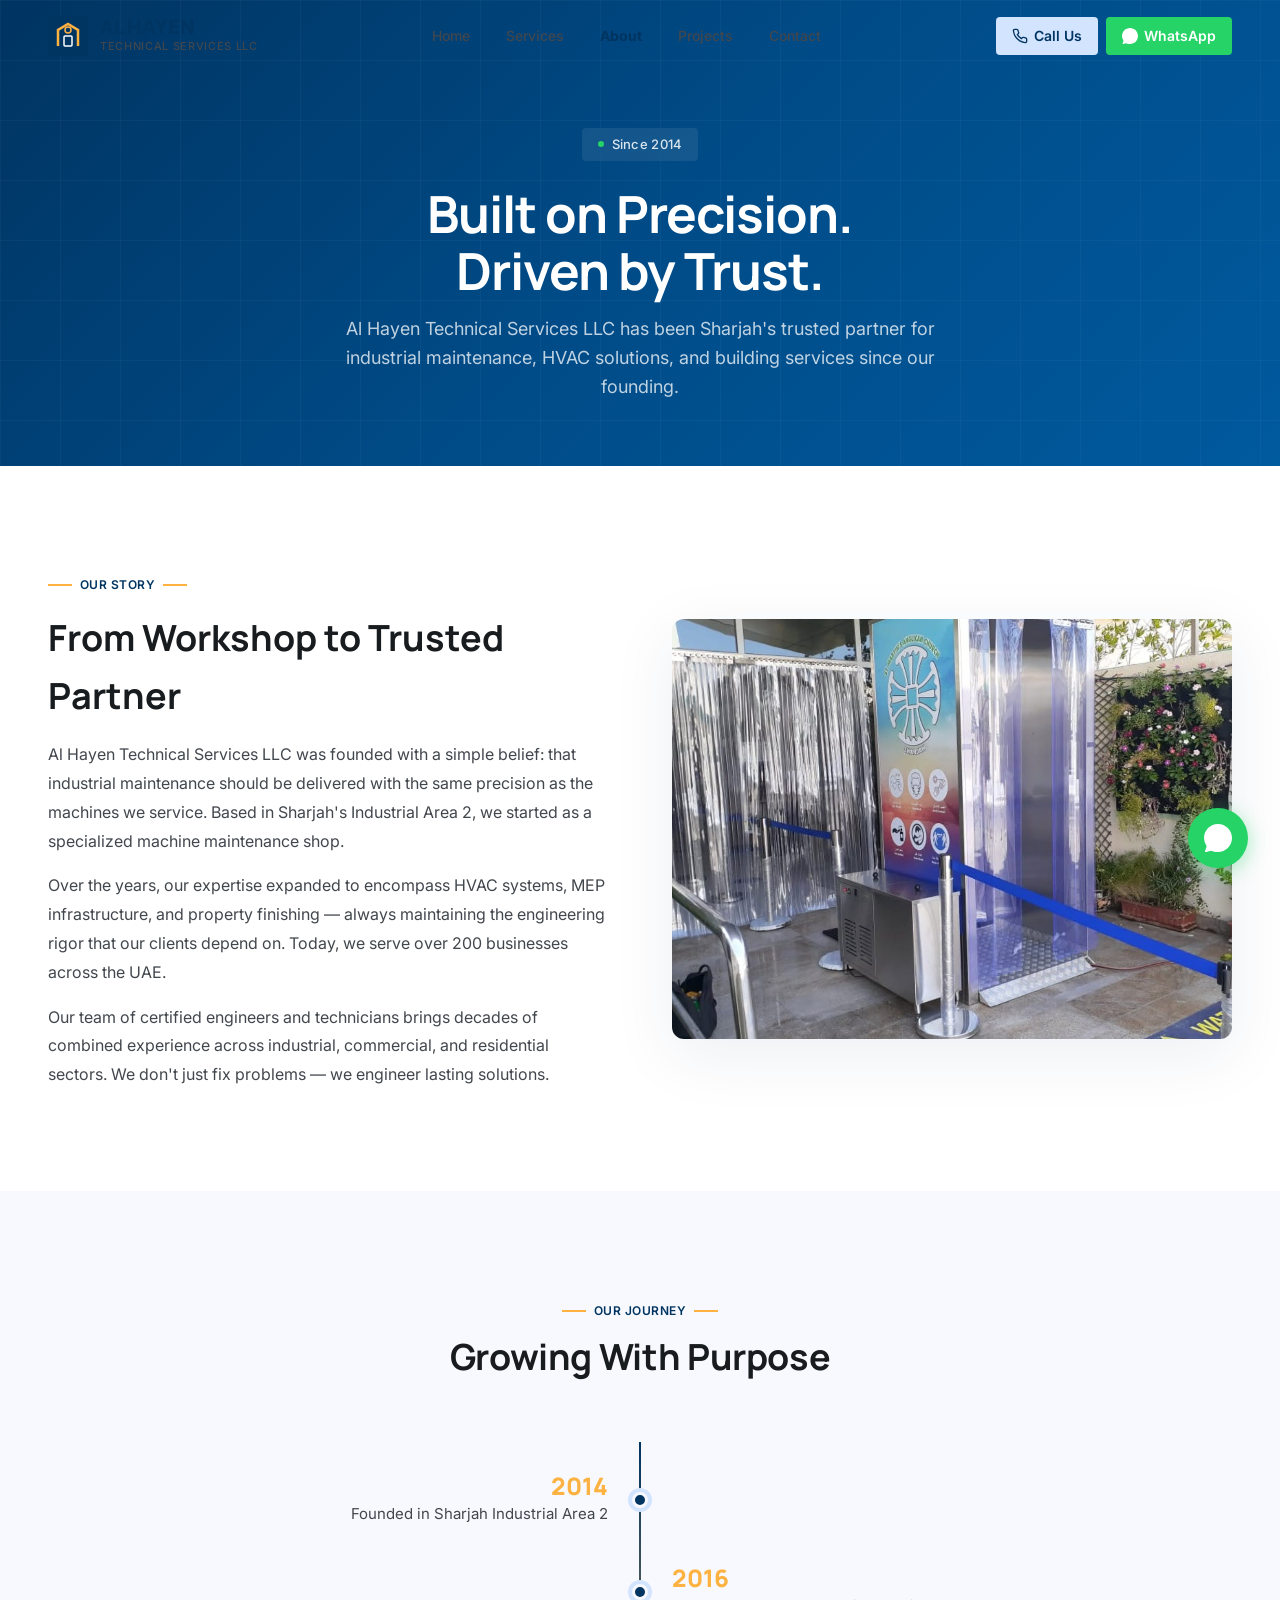
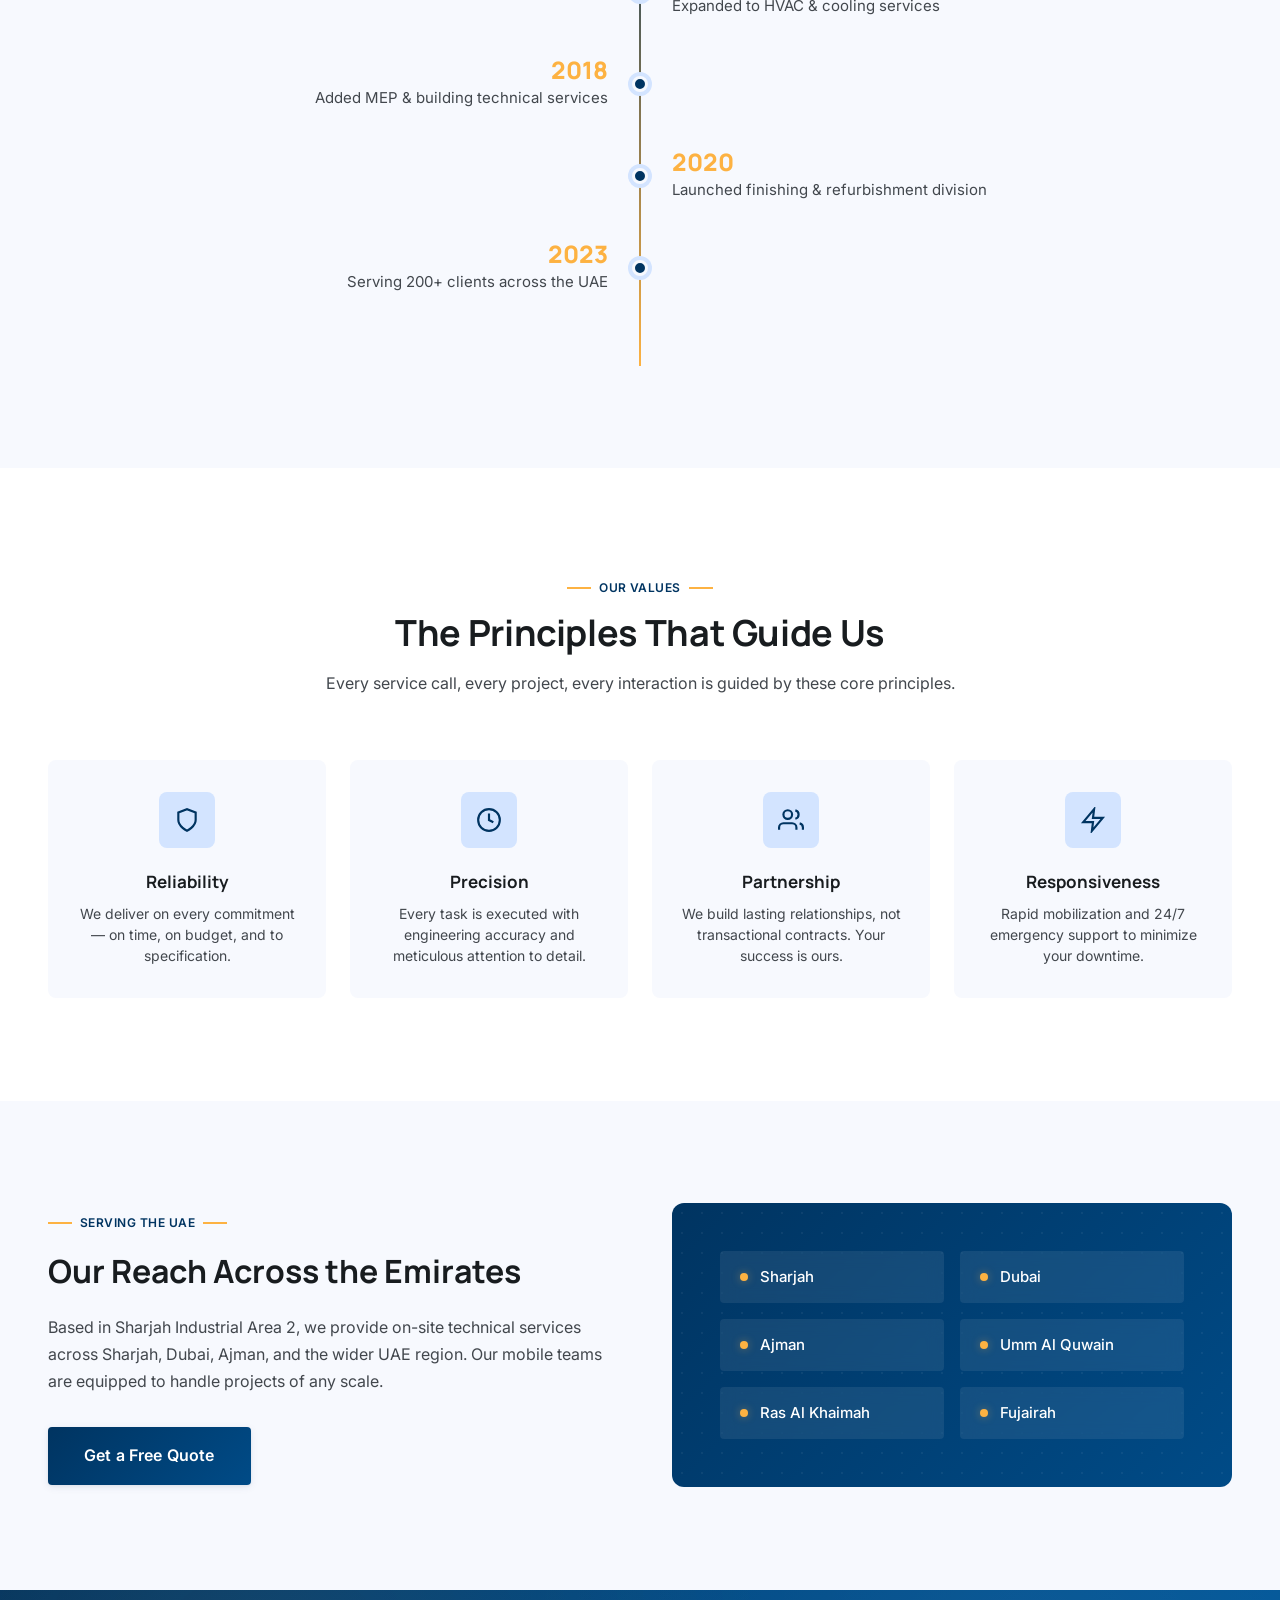
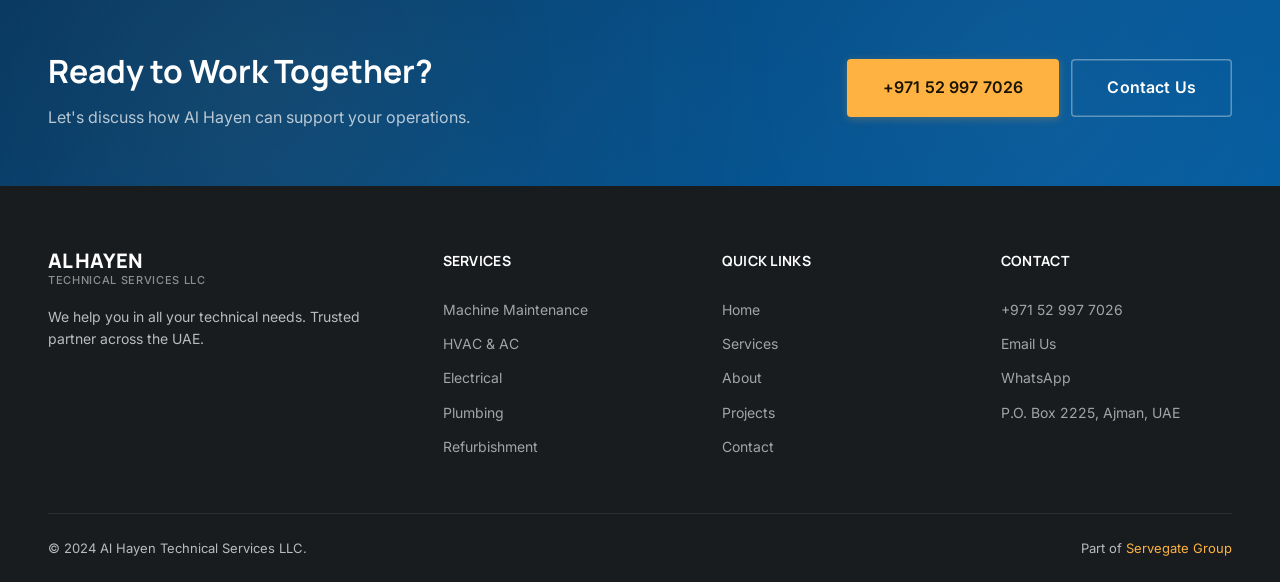
==== about.html @ 88663c69 "feat: initial single-page site with hero, services, why-us, projects, contact, floating CTAs" ====
<!DOCTYPE html>
<html lang="en" dir="ltr">
<head>
<meta charset="UTF-8">
<meta name="viewport" content="width=device-width, initial-scale=1.0">
<title>About Us | Al Hayen Technical Services LLC — Sharjah's Trusted Technical Partner</title>
<meta name="description" content="Learn about Al Hayen Technical Services LLC — founded in Sharjah Industrial Area 2, serving 200+ businesses across UAE with precision engineering, HVAC, MEP, and maintenance solutions.">
<meta name="keywords" content="about Al Hayen, technical services Sharjah, industrial maintenance company UAE, HVAC company Ajman, MEP contractor Sharjah">
<link rel="canonical" href="https://www.servegategroup.com/about">
<meta property="og:title" content="About Us | Al Hayen Technical Services LLC">
<meta property="og:description" content="Built on Precision. Driven by Trust. Sharjah's trusted partner for industrial maintenance and technical services.">
<meta property="og:type" content="website">
<link rel="stylesheet" href="css/style.css">
<style>
.about-hero{background:linear-gradient(135deg,var(--primary) 0%,var(--primary-container) 50%,#005a9e 100%);padding:8rem 0 4rem;text-align:center;position:relative;overflow:hidden}
.about-hero::before{content:'';position:absolute;inset:0;background-image:linear-gradient(rgba(255,255,255,.03) 1px,transparent 1px),linear-gradient(90deg,rgba(255,255,255,.03) 1px,transparent 1px);background-size:60px 60px}
.about-hero h1{color:var(--on-primary);position:relative;z-index:1}
.about-hero p{color:rgba(255,255,255,.75);max-width:600px;margin:1rem auto 0;position:relative;z-index:1;font-size:1.125rem}
.about-hero .hero-badge{justify-content:center;margin:0 auto 1.5rem;position:relative;z-index:1}

/* Story Section */
.story{background:var(--surface-container-lowest)}
.story-grid{display:grid;grid-template-columns:1fr 1fr;gap:4rem;align-items:center}
.story-content h2{font-family:var(--font-display);font-size:clamp(1.5rem,3vw,2.25rem);font-weight:700;margin-bottom:1rem}
.story-content h3{font-family:var(--font-display);font-size:1.125rem;font-weight:600;color:var(--primary);margin-bottom:.75rem}
.story-content p{color:var(--on-surface-variant);line-height:1.8;margin-bottom:1rem}
.story-content p:last-of-type{margin-bottom:0}

/* Timeline */
.timeline{background:var(--surface)}
.timeline-track{position:relative;max-width:700px;margin:0 auto;padding:2rem 0}
.timeline-track::before{content:'';position:absolute;left:50%;top:0;bottom:0;width:2px;background:linear-gradient(180deg,var(--primary),var(--secondary-container));transform:translateX(-50%)}
.timeline-item{display:flex;align-items:center;margin-bottom:2.5rem;position:relative}
.timeline-item:nth-child(odd){flex-direction:row;text-align:right;padding-right:calc(50% + 2rem)}
.timeline-item:nth-child(even){flex-direction:row-reverse;text-align:left;padding-left:calc(50% + 2rem)}
.timeline-dot{position:absolute;left:50%;transform:translateX(-50%);width:16px;height:16px;background:var(--primary);border:3px solid var(--surface);border-radius:50%;z-index:2;box-shadow:0 0 0 4px var(--primary-fixed)}
.timeline-content{flex:1}
.timeline-year{font-family:var(--font-display);font-size:1.5rem;font-weight:800;color:var(--secondary-container);line-height:1}
.timeline-text{font-size:.9375rem;color:var(--on-surface-variant);margin-top:.25rem}

/* Values Section */
.values{background:var(--surface-container-lowest)}
.values-grid{display:grid;grid-template-columns:repeat(4,1fr);gap:1.5rem;margin-top:3rem}
.value-card{background:var(--surface);border-radius:var(--radius-md);padding:2rem 1.5rem;text-align:center;transition:all var(--transition-medium);position:relative;overflow:hidden}
.value-card::before{content:'';position:absolute;top:0;left:0;right:0;height:3px;background:linear-gradient(90deg,var(--primary),var(--secondary-container));transform:scaleX(0);transform-origin:left;transition:transform var(--transition-medium)}
.value-card:hover{transform:translateY(-4px);box-shadow:0 8px 32px var(--shadow-ambient)}
.value-card:hover::before{transform:scaleX(1)}
.value-icon{width:56px;height:56px;background:var(--primary-fixed);border-radius:var(--radius-md);display:flex;align-items:center;justify-content:center;margin:0 auto 1.25rem;color:var(--primary);transition:all var(--transition-medium)}
.value-card:hover .value-icon{background:linear-gradient(135deg,var(--primary),var(--primary-container));color:var(--on-primary)}
.value-icon svg{width:26px;height:26px}
.value-card h3{font-family:var(--font-display);font-size:1.0625rem;font-weight:700;margin-bottom:.5rem}
.value-card p{font-size:.875rem;color:var(--on-surface-variant);line-height:1.5}

/* Coverage Section */
.coverage{background:var(--surface)}
.coverage-inner{display:grid;grid-template-columns:1fr 1fr;gap:4rem;align-items:center}
.coverage-map{background:linear-gradient(135deg,var(--primary),var(--primary-container));border-radius:var(--radius-lg);padding:3rem;position:relative;overflow:hidden}
.coverage-map::before{content:'';position:absolute;inset:0;background-image:radial-gradient(rgba(255,255,255,.05) 1px,transparent 1px);background-size:20px 20px}
.coverage-locations{display:grid;grid-template-columns:1fr 1fr;gap:1rem;position:relative;z-index:1}
.coverage-location{display:flex;align-items:center;gap:.75rem;padding:.875rem 1.25rem;background:rgba(255,255,255,.08);border-radius:var(--radius-default);backdrop-filter:blur(8px);transition:all var(--transition-fast)}
.coverage-location:hover{background:rgba(255,255,255,.15);transform:translateX(4px)}
.coverage-pin{width:8px;height:8px;background:var(--secondary-container);border-radius:50%;box-shadow:0 0 8px rgba(253,178,66,.4)}
.coverage-location span{color:var(--on-primary);font-size:.9375rem;font-weight:500}
.coverage-content h2{font-family:var(--font-display);font-size:clamp(1.5rem,3vw,2rem);font-weight:700;margin-bottom:1rem}
.coverage-content p{color:var(--on-surface-variant);line-height:1.7;margin-bottom:2rem}

@media(max-width:768px){
.story-grid{grid-template-columns:1fr;gap:2rem}
.values-grid{grid-template-columns:1fr 1fr;gap:1rem}
.timeline-track::before{left:1rem}
.timeline-item:nth-child(odd),.timeline-item:nth-child(even){flex-direction:row;text-align:left;padding:0 0 0 3rem}
.timeline-dot{left:1rem}
.coverage-inner{grid-template-columns:1fr;gap:2rem}
}
@media(max-width:480px){.values-grid{grid-template-columns:1fr}}
</style>
</head>
<body>

<!-- Navigation -->
<nav class="nav scrolled" role="navigation">
<div class="container"><div class="nav-inner">
<a href="index.html" class="nav-logo">
<svg class="nav-logo-icon" viewBox="0 0 40 40" fill="none"><rect width="40" height="40" rx="4" fill="#003461"/><path d="M10 30V14l10-6 10 6v16" stroke="#fdb242" stroke-width="2.5" fill="none"/><rect x="16" y="20" width="8" height="10" rx="1" stroke="#fff" stroke-width="1.5" fill="none"/><circle cx="20" cy="14" r="3" stroke="#fdb242" stroke-width="1.5" fill="none"/></svg>
<div class="nav-logo-text"><span class="nav-logo-name" style="color:var(--primary)">AL HAYEN</span><span class="nav-logo-sub" style="color:var(--on-surface-variant)">Technical Services LLC</span></div>
</a>
<ul class="nav-links" id="nav-links">
<li><a href="index.html" class="nav-link" style="color:var(--on-surface-variant)">Home</a></li>
<li><a href="services.html" class="nav-link" style="color:var(--on-surface-variant)">Services</a></li>
<li><a href="about.html" class="nav-link" style="color:var(--primary);font-weight:700">About</a></li>
<li><a href="projects.html" class="nav-link" style="color:var(--on-surface-variant)">Projects</a></li>
<li><a href="contact.html" class="nav-link" style="color:var(--on-surface-variant)">Contact</a></li>
</ul>
<div class="nav-cta-group">
<a href="tel:+971529977026" class="nav-cta-phone" style="background:var(--primary-fixed);color:var(--primary)"><svg viewBox="0 0 24 24" fill="none" stroke="currentColor" stroke-width="2"><path d="M22 16.92v3a2 2 0 01-2.18 2 19.79 19.79 0 01-8.63-3.07 19.5 19.5 0 01-6-6A19.79 19.79 0 012.12 4.18 2 2 0 014.11 2h3a2 2 0 012 1.72c.127.96.361 1.903.7 2.81a2 2 0 01-.45 2.11L8.09 9.91a16 16 0 006 6l1.27-1.27a2 2 0 012.11-.45c.907.339 1.85.573 2.81.7A2 2 0 0122 16.92z"/></svg>Call Us</a>
<a href="https://wa.me/971529977026" class="nav-cta-whatsapp" target="_blank" rel="noopener"><svg viewBox="0 0 24 24" fill="currentColor"><path d="M17.472 14.382c-.297-.149-1.758-.867-2.03-.967-.273-.099-.471-.148-.67.15-.197.297-.767.966-.94 1.164-.173.199-.347.223-.644.075-.297-.15-1.255-.463-2.39-1.475-.883-.788-1.48-1.761-1.653-2.059-.173-.297-.018-.458.13-.606.134-.133.298-.347.446-.52.149-.174.198-.298.298-.497.099-.198.05-.371-.025-.52-.075-.149-.669-1.612-.916-2.207-.242-.579-.487-.5-.669-.51l-.57-.01c-.198 0-.52.074-.792.372-.272.297-1.04 1.016-1.04 2.479 0 1.462 1.065 2.875 1.213 3.074.149.198 2.096 3.2 5.077 4.487.709.306 1.262.489 1.694.625.712.227 1.36.195 1.871.118.571-.085 1.758-.719 2.006-1.413.248-.694.248-1.289.173-1.413-.074-.124-.272-.198-.57-.347z"/><path d="M12 0C5.373 0 0 5.373 0 12a11.96 11.96 0 002.284 7.034L.789 23.492a.5.5 0 00.612.638l4.584-1.2A11.96 11.96 0 0012 24c6.627 0 12-5.373 12-12S18.627 0 12 0z"/></svg>WhatsApp</a>
</div>
<button class="nav-toggle" id="nav-toggle" aria-label="Toggle menu"><span></span><span></span><span></span></button>
</div></div>
</nav>

<!-- About Hero -->
<section class="about-hero">
<div class="container">
<div class="hero-badge"><span class="hero-badge-dot"></span><span>Since 2014</span></div>
<h1 class="display-md">Built on Precision.<br>Driven by Trust.</h1>
<p>Al Hayen Technical Services LLC has been Sharjah's trusted partner for industrial maintenance, HVAC solutions, and building services since our founding.</p>
</div>
</section>

<!-- Our Story -->
<section class="story section">
<div class="container"><div class="story-grid">
<div class="story-content reveal-left">
<div class="section-label label-sm">Our Story</div>
<h2>From Workshop to Trusted Partner</h2>
<p>Al Hayen Technical Services LLC was founded with a simple belief: that industrial maintenance should be delivered with the same precision as the machines we service. Based in Sharjah's Industrial Area 2, we started as a specialized machine maintenance shop.</p>
<p>Over the years, our expertise expanded to encompass HVAC systems, MEP infrastructure, and property finishing — always maintaining the engineering rigor that our clients depend on. Today, we serve over 200 businesses across the UAE.</p>
<p>Our team of certified engineers and technicians brings decades of combined experience across industrial, commercial, and residential sectors. We don't just fix problems — we engineer lasting solutions.</p>
</div>
<div class="why-us-image reveal-right" style="border-radius:var(--radius-lg);overflow:hidden">
<img src="images/ig_2021-05-07_colkus-hmqb_image_01_f644bfc2.jpg" alt="Al Hayen team at work" style="width:100%;height:420px;object-fit:cover">
</div>
</div></div>
</section>

<!-- Timeline -->
<section class="timeline section">
<div class="container">
<div class="section-header reveal"><div class="section-label label-sm">Our Journey</div><h2 class="headline-lg section-title">Growing With Purpose</h2></div>
<div class="timeline-track">
<div class="timeline-item reveal"><div class="timeline-dot"></div><div class="timeline-content"><div class="timeline-year">2014</div><div class="timeline-text">Founded in Sharjah Industrial Area 2</div></div></div>
<div class="timeline-item reveal"><div class="timeline-dot"></div><div class="timeline-content"><div class="timeline-year">2016</div><div class="timeline-text">Expanded to HVAC & cooling services</div></div></div>
<div class="timeline-item reveal"><div class="timeline-dot"></div><div class="timeline-content"><div class="timeline-year">2018</div><div class="timeline-text">Added MEP & building technical services</div></div></div>
<div class="timeline-item reveal"><div class="timeline-dot"></div><div class="timeline-content"><div class="timeline-year">2020</div><div class="timeline-text">Launched finishing & refurbishment division</div></div></div>
<div class="timeline-item reveal"><div class="timeline-dot"></div><div class="timeline-content"><div class="timeline-year">2023</div><div class="timeline-text">Serving 200+ clients across the UAE</div></div></div>
</div>
</div>
</section>

<!-- Values -->
<section class="values section">
<div class="container">
<div class="section-header reveal"><div class="section-label label-sm">Our Values</div><h2 class="headline-lg section-title">The Principles That Guide Us</h2><p class="body-md section-desc">Every service call, every project, every interaction is guided by these core principles.</p></div>
<div class="values-grid">
<div class="value-card reveal reveal-delay-1">
<div class="value-icon"><svg viewBox="0 0 24 24" fill="none" stroke="currentColor" stroke-width="2"><path d="M12 22s8-4 8-10V5l-8-3-8 3v7c0 6 8 10 8 10z"/></svg></div>
<h3>Reliability</h3><p>We deliver on every commitment — on time, on budget, and to specification.</p>
</div>
<div class="value-card reveal reveal-delay-2">
<div class="value-icon"><svg viewBox="0 0 24 24" fill="none" stroke="currentColor" stroke-width="2"><circle cx="12" cy="12" r="10"/><path d="M12 6v6l4 2"/></svg></div>
<h3>Precision</h3><p>Every task is executed with engineering accuracy and meticulous attention to detail.</p>
</div>
<div class="value-card reveal reveal-delay-3">
<div class="value-icon"><svg viewBox="0 0 24 24" fill="none" stroke="currentColor" stroke-width="2"><path d="M17 21v-2a4 4 0 00-4-4H5a4 4 0 00-4 4v2"/><circle cx="9" cy="7" r="4"/><path d="M23 21v-2a4 4 0 00-3-3.87"/><path d="M16 3.13a4 4 0 010 7.75"/></svg></div>
<h3>Partnership</h3><p>We build lasting relationships, not transactional contracts. Your success is ours.</p>
</div>
<div class="value-card reveal reveal-delay-4">
<div class="value-icon"><svg viewBox="0 0 24 24" fill="none" stroke="currentColor" stroke-width="2"><polygon points="13 2 3 14 12 14 11 22 21 10 12 10 13 2"/></svg></div>
<h3>Responsiveness</h3><p>Rapid mobilization and 24/7 emergency support to minimize your downtime.</p>
</div>
</div>
</div>
</section>

<!-- Coverage -->
<section class="coverage section">
<div class="container"><div class="coverage-inner">
<div class="coverage-content reveal-left">
<div class="section-label label-sm">Serving the UAE</div>
<h2>Our Reach Across the Emirates</h2>
<p>Based in Sharjah Industrial Area 2, we provide on-site technical services across Sharjah, Dubai, Ajman, and the wider UAE region. Our mobile teams are equipped to handle projects of any scale.</p>
<a href="contact.html" class="btn btn-primary btn-lg">Get a Free Quote</a>
</div>
<div class="coverage-map reveal-right">
<div class="coverage-locations">
<div class="coverage-location"><span class="coverage-pin"></span><span>Sharjah</span></div>
<div class="coverage-location"><span class="coverage-pin"></span><span>Dubai</span></div>
<div class="coverage-location"><span class="coverage-pin"></span><span>Ajman</span></div>
<div class="coverage-location"><span class="coverage-pin"></span><span>Umm Al Quwain</span></div>
<div class="coverage-location"><span class="coverage-pin"></span><span>Ras Al Khaimah</span></div>
<div class="coverage-location"><span class="coverage-pin"></span><span>Fujairah</span></div>
</div>
</div>
</div></div>
</section>

<!-- CTA -->
<section class="cta-banner section" style="padding:0">
<div class="container"><div class="cta-banner-inner">
<div class="cta-banner-text"><h2>Ready to Work Together?</h2><p>Let's discuss how Al Hayen can support your operations.</p></div>
<div class="cta-banner-actions">
<a href="tel:+971529977026" class="btn btn-secondary btn-lg">+971 52 997 7026</a>
<a href="contact.html" class="btn btn-outline btn-lg">Contact Us</a>
</div>
</div></div>
</section>

<!-- Footer -->
<footer class="footer">
<div class="container">
<div class="footer-grid">
<div class="footer-brand"><div class="nav-logo-text"><span class="nav-logo-name" style="color:#fff">AL HAYEN</span><span class="nav-logo-sub">Technical Services LLC</span></div><p>We help you in all your technical needs. Trusted partner across the UAE.</p></div>
<div class="footer-col"><h4>Services</h4><a href="services.html">Machine Maintenance</a><a href="services.html">HVAC & AC</a><a href="services.html">Electrical</a><a href="services.html">Plumbing</a><a href="services.html">Refurbishment</a></div>
<div class="footer-col"><h4>Quick Links</h4><a href="index.html">Home</a><a href="services.html">Services</a><a href="about.html">About</a><a href="projects.html">Projects</a><a href="contact.html">Contact</a></div>
<div class="footer-col"><h4>Contact</h4><a href="tel:+971529977026">+971 52 997 7026</a><a href="mailto:alhayentechnicalservices@gmail.com">Email Us</a><a href="https://wa.me/971529977026" target="_blank">WhatsApp</a><a>P.O. Box 2225, Ajman, UAE</a></div>
</div>
<div class="footer-bottom"><span>&copy; 2024 Al Hayen Technical Services LLC.</span><span>Part of <a href="https://www.servegategroup.com" target="_blank">Servegate Group</a></span></div>
</div>
</footer>

<div class="floating-whatsapp"><a href="https://wa.me/971529977026?text=Hello%20Al%20Hayen%2C%20I%20need%20technical%20services." class="floating-whatsapp-btn" target="_blank" rel="noopener" aria-label="WhatsApp"><svg viewBox="0 0 24 24" fill="currentColor"><path d="M17.472 14.382c-.297-.149-1.758-.867-2.03-.967-.273-.099-.471-.148-.67.15-.197.297-.767.966-.94 1.164-.173.199-.347.223-.644.075-.297-.15-1.255-.463-2.39-1.475-.883-.788-1.48-1.761-1.653-2.059-.173-.297-.018-.458.13-.606.134-.133.298-.347.446-.52.149-.174.198-.298.298-.497.099-.198.05-.371-.025-.52-.075-.149-.669-1.612-.916-2.207-.242-.579-.487-.5-.669-.51l-.57-.01c-.198 0-.52.074-.792.372-.272.297-1.04 1.016-1.04 2.479 0 1.462 1.065 2.875 1.213 3.074.149.198 2.096 3.2 5.077 4.487.709.306 1.262.489 1.694.625.712.227 1.36.195 1.871.118.571-.085 1.758-.719 2.006-1.413.248-.694.248-1.289.173-1.413-.074-.124-.272-.198-.57-.347z"/><path d="M12 0C5.373 0 0 5.373 0 12a11.96 11.96 0 002.284 7.034L.789 23.492a.5.5 0 00.612.638l4.584-1.2A11.96 11.96 0 0012 24c6.627 0 12-5.373 12-12S18.627 0 12 0z"/></svg></a></div>
<div class="mobile-cta-bar"><div class="mobile-cta-bar-inner"><a href="tel:+971529977026" class="btn btn-primary">Call Now</a><a href="https://wa.me/971529977026" class="btn btn-whatsapp" target="_blank">WhatsApp</a><a href="contact.html" class="btn btn-secondary">Get Quote</a></div></div>
<script src="js/main.js"></script>
</body>
</html>
---- css/style.css ----
/* ============================================================
   AL HAYEN TECHNICAL SERVICES — Design System CSS
   "The Precision Engineer" — Editorial-Technical Hybrid
   ============================================================ */

/* --- Google Fonts --- */
@import url('https://fonts.googleapis.com/css2?family=Manrope:wght@300;400;500;600;700;800&family=Inter:wght@300;400;500;600;700&display=swap');

/* --- CSS Custom Properties (Design Tokens) --- */
:root {
  /* Primary Palette */
  --primary: #003461;
  --primary-container: #004B87;
  --primary-fixed: #d3e4ff;
  --on-primary: #ffffff;

  /* Secondary / CTA */
  --secondary: #e69a00;
  --secondary-container: #fdb242;
  --secondary-fixed: #ffedc8;
  --on-secondary-container: #1a1200;

  /* Surface Hierarchy */
  --surface: #f7f9fe;
  --surface-container-lowest: #ffffff;
  --surface-container-low: #f1f4f8;
  --surface-container: #ebeef3;
  --surface-container-high: #e0e3e8;
  --surface-container-highest: #d4d7dc;

  /* Text */
  --on-surface: #181c1f;
  --on-surface-variant: #42474d;
  --outline-variant: rgba(24, 28, 31, 0.15);

  /* Semantic */
  --success: #1a8754;
  --error: #ba1a1a;

  /* Shadows */
  --shadow-ambient: rgba(24, 28, 31, 0.06);
  --shadow-key: rgba(0, 52, 97, 0.08);

  /* Typography */
  --font-display: 'Manrope', sans-serif;
  --font-body: 'Inter', sans-serif;

  /* Radius */
  --radius-sm: 2px;
  --radius-default: 4px;
  --radius-md: 8px;
  --radius-lg: 12px;

  /* Transitions */
  --ease-out-expo: cubic-bezier(0.16, 1, 0.3, 1);
  --transition-fast: 200ms var(--ease-out-expo);
  --transition-medium: 400ms var(--ease-out-expo);
  --transition-slow: 600ms var(--ease-out-expo);
}

/* --- Reset & Base --- */
*,
*::before,
*::after {
  margin: 0;
  padding: 0;
  box-sizing: border-box;
}

html {
  scroll-behavior: smooth;
  font-size: 16px;
  -webkit-font-smoothing: antialiased;
  -moz-osx-font-smoothing: grayscale;
}

body {
  font-family: var(--font-body);
  color: var(--on-surface);
  background: var(--surface);
  line-height: 1.6;
  overflow-x: hidden;
}

img {
  max-width: 100%;
  height: auto;
  display: block;
}

a {
  text-decoration: none;
  color: inherit;
  transition: color var(--transition-fast);
}

ul, ol {
  list-style: none;
}

/* --- Typography Scale --- */
.display-lg {
  font-family: var(--font-display);
  font-size: clamp(2.5rem, 5vw, 4.5rem);
  font-weight: 800;
  line-height: 1.08;
  letter-spacing: -0.03em;
}

.display-md {
  font-family: var(--font-display);
  font-size: clamp(2rem, 4vw, 3.5rem);
  font-weight: 700;
  line-height: 1.12;
  letter-spacing: -0.02em;
}

.headline-lg {
  font-family: var(--font-display);
  font-size: clamp(1.5rem, 3vw, 2.25rem);
  font-weight: 700;
  line-height: 1.2;
  letter-spacing: -0.01em;
}

.headline-md {
  font-family: var(--font-display);
  font-size: clamp(1.25rem, 2.5vw, 1.75rem);
  font-weight: 600;
  line-height: 1.25;
}

.body-lg {
  font-family: var(--font-body);
  font-size: 1.125rem;
  font-weight: 400;
  line-height: 1.7;
}

.body-md {
  font-family: var(--font-body);
  font-size: 1rem;
  font-weight: 400;
  line-height: 1.6;
}

.label-md {
  font-family: var(--font-body);
  font-size: 0.875rem;
  font-weight: 500;
  line-height: 1.4;
  letter-spacing: 0.02em;
}

.label-sm {
  font-family: var(--font-body);
  font-size: 0.75rem;
  font-weight: 600;
  line-height: 1.3;
  letter-spacing: 0.04em;
  text-transform: uppercase;
}

/* --- Layout Utilities --- */
.container {
  width: 100%;
  max-width: 1280px;
  margin: 0 auto;
  padding: 0 clamp(1.25rem, 4vw, 3rem);
}

.section {
  padding: clamp(4rem, 8vw, 8rem) 0;
}

/* --- Buttons --- */
.btn {
  display: inline-flex;
  align-items: center;
  gap: 0.5rem;
  padding: 0.875rem 1.75rem;
  border: none;
  border-radius: var(--radius-default);
  font-family: var(--font-body);
  font-size: 0.9375rem;
  font-weight: 600;
  letter-spacing: 0.01em;
  cursor: pointer;
  transition: all var(--transition-fast);
  position: relative;
  overflow: hidden;
}

.btn::after {
  content: '';
  position: absolute;
  inset: 0;
  background: rgba(255, 255, 255, 0);
  transition: background var(--transition-fast);
}

.btn:hover::after {
  background: rgba(255, 255, 255, 0.1);
}

.btn:active {
  transform: scale(0.97);
}

.btn-primary {
  background: linear-gradient(135deg, var(--primary) 0%, var(--primary-container) 100%);
  color: var(--on-primary);
  box-shadow: 0 2px 8px var(--shadow-key), 0 1px 3px var(--shadow-ambient);
}

.btn-primary:hover {
  box-shadow: 0 4px 16px var(--shadow-key), 0 2px 6px var(--shadow-ambient);
  transform: translateY(-1px);
}

.btn-secondary {
  background: var(--secondary-container);
  color: var(--on-secondary-container);
  box-shadow: 0 2px 8px rgba(253, 178, 66, 0.25);
}

.btn-secondary:hover {
  background: var(--secondary);
  color: #fff;
  box-shadow: 0 4px 16px rgba(253, 178, 66, 0.35);
  transform: translateY(-1px);
}

.btn-outline {
  background: transparent;
  color: var(--on-primary);
  box-shadow: inset 0 0 0 1.5px rgba(255, 255, 255, 0.35);
}

.btn-outline:hover {
  background: rgba(255, 255, 255, 0.1);
  box-shadow: inset 0 0 0 1.5px rgba(255, 255, 255, 0.6);
}

.btn-whatsapp {
  background: #25D366;
  color: #fff;
  box-shadow: 0 2px 8px rgba(37, 211, 102, 0.3);
}

.btn-whatsapp:hover {
  background: #1fba59;
  box-shadow: 0 4px 16px rgba(37, 211, 102, 0.4);
  transform: translateY(-1px);
}

.btn-phone {
  background: var(--primary);
  color: var(--on-primary);
}

.btn-phone:hover {
  background: var(--primary-container);
  transform: translateY(-1px);
}

.btn-icon {
  width: 2.75rem;
  height: 2.75rem;
  padding: 0;
  display: inline-flex;
  align-items: center;
  justify-content: center;
  border-radius: var(--radius-default);
}

.btn svg {
  width: 1.125rem;
  height: 1.125rem;
  flex-shrink: 0;
}

.btn-lg {
  padding: 1rem 2.25rem;
  font-size: 1rem;
}

.btn-lg svg {
  width: 1.25rem;
  height: 1.25rem;
}

/* --- Navigation --- */
.nav {
  position: fixed;
  top: 0;
  left: 0;
  right: 0;
  z-index: 1000;
  padding: 1rem 0;
  transition: all var(--transition-medium);
}

.nav.scrolled {
  background: rgba(255, 255, 255, 0.78);
  backdrop-filter: blur(20px);
  -webkit-backdrop-filter: blur(20px);
  box-shadow: 0 1px 0 var(--outline-variant);
  padding: 0.625rem 0;
}

.nav-inner {
  display: flex;
  align-items: center;
  justify-content: space-between;
  gap: 2rem;
}

.nav-logo {
  display: flex;
  align-items: center;
  gap: 0.75rem;
  z-index: 1001;
}

.nav-logo-icon {
  width: 40px;
  height: 40px;
  display: flex;
  align-items: center;
  justify-content: center;
}

.nav-logo-text {
  display: flex;
  flex-direction: column;
}

.nav-logo-name {
  font-family: var(--font-display);
  font-size: 1.25rem;
  font-weight: 800;
  color: var(--on-primary);
  line-height: 1.1;
  letter-spacing: -0.01em;
  transition: color var(--transition-fast);
}

.nav.scrolled .nav-logo-name {
  color: var(--primary);
}

.nav-logo-sub {
  font-family: var(--font-body);
  font-size: 0.6875rem;
  font-weight: 500;
  color: rgba(255, 255, 255, 0.7);
  letter-spacing: 0.06em;
  text-transform: uppercase;
  transition: color var(--transition-fast);
}

.nav.scrolled .nav-logo-sub {
  color: var(--on-surface-variant);
}

.nav-links {
  display: flex;
  align-items: center;
  gap: 0.25rem;
}

.nav-link {
  padding: 0.5rem 1rem;
  font-family: var(--font-body);
  font-size: 0.875rem;
  font-weight: 500;
  color: rgba(255, 255, 255, 0.85);
  border-radius: var(--radius-default);
  transition: all var(--transition-fast);
}

.nav.scrolled .nav-link {
  color: var(--on-surface-variant);
}

.nav-link:hover {
  color: var(--on-primary);
  background: rgba(255, 255, 255, 0.1);
}

.nav.scrolled .nav-link:hover {
  color: var(--primary);
  background: var(--surface-container-low);
}

.nav-cta-group {
  display: flex;
  align-items: center;
  gap: 0.5rem;
}

.nav-cta-phone {
  display: inline-flex;
  align-items: center;
  gap: 0.375rem;
  padding: 0.5rem 1rem;
  background: rgba(255, 255, 255, 0.12);
  border-radius: var(--radius-default);
  color: var(--on-primary);
  font-size: 0.875rem;
  font-weight: 600;
  transition: all var(--transition-fast);
}

.nav.scrolled .nav-cta-phone {
  background: var(--primary-fixed);
  color: var(--primary);
}

.nav-cta-phone:hover {
  background: rgba(255, 255, 255, 0.2);
}

.nav.scrolled .nav-cta-phone:hover {
  background: var(--primary);
  color: var(--on-primary);
}

.nav-cta-whatsapp {
  display: inline-flex;
  align-items: center;
  gap: 0.375rem;
  padding: 0.5rem 1rem;
  background: #25D366;
  border-radius: var(--radius-default);
  color: #fff;
  font-size: 0.875rem;
  font-weight: 600;
  transition: all var(--transition-fast);
}

.nav-cta-whatsapp:hover {
  background: #1fba59;
  transform: translateY(-1px);
}

.nav-cta-whatsapp svg,
.nav-cta-phone svg {
  width: 1rem;
  height: 1rem;
}

/* Mobile Menu Toggle */
.nav-toggle {
  display: none;
  flex-direction: column;
  gap: 5px;
  background: none;
  border: none;
  cursor: pointer;
  padding: 4px;
  z-index: 1001;
}

.nav-toggle span {
  width: 24px;
  height: 2px;
  background: var(--on-primary);
  border-radius: 2px;
  transition: all var(--transition-fast);
}

.nav.scrolled .nav-toggle span {
  background: var(--on-surface);
}

.nav-toggle.active span:nth-child(1) {
  transform: rotate(45deg) translate(5px, 5px);
}

.nav-toggle.active span:nth-child(2) {
  opacity: 0;
}

.nav-toggle.active span:nth-child(3) {
  transform: rotate(-45deg) translate(5px, -5px);
}

/* --- Hero Section --- */
.hero {
  position: relative;
  min-height: 100vh;
  display: flex;
  align-items: center;
  background: linear-gradient(135deg, var(--primary) 0%, var(--primary-container) 40%, #005a9e 100%);
  overflow: hidden;
}

.hero::before {
  content: '';
  position: absolute;
  inset: 0;
  background:
    radial-gradient(ellipse 80% 60% at 70% 50%, rgba(0, 75, 135, 0.6) 0%, transparent 70%),
    radial-gradient(ellipse 60% 80% at 20% 80%, rgba(0, 52, 97, 0.8) 0%, transparent 60%);
  z-index: 1;
}

.hero-grid-pattern {
  position: absolute;
  inset: 0;
  background-image:
    linear-gradient(rgba(255,255,255,0.03) 1px, transparent 1px),
    linear-gradient(90deg, rgba(255,255,255,0.03) 1px, transparent 1px);
  background-size: 60px 60px;
  z-index: 1;
}

.hero-content {
  position: relative;
  z-index: 2;
  display: grid;
  grid-template-columns: 1fr 1fr;
  gap: 4rem;
  align-items: center;
  padding: 6rem 0 4rem;
}

.hero-text {
  max-width: 600px;
}

.hero-badge {
  display: inline-flex;
  align-items: center;
  gap: 0.5rem;
  padding: 0.375rem 1rem;
  background: rgba(255, 255, 255, 0.08);
  border-radius: var(--radius-default);
  margin-bottom: 1.5rem;
  backdrop-filter: blur(8px);
}

.hero-badge-dot {
  width: 6px;
  height: 6px;
  background: #25D366;
  border-radius: 50%;
  animation: pulse-dot 2s ease-in-out infinite;
}

@keyframes pulse-dot {
  0%, 100% { opacity: 1; transform: scale(1); }
  50% { opacity: 0.6; transform: scale(1.3); }
}

.hero-badge span {
  font-size: 0.8125rem;
  font-weight: 500;
  color: rgba(255, 255, 255, 0.85);
  letter-spacing: 0.02em;
}

.hero-title {
  color: var(--on-primary);
  margin-bottom: 1.25rem;
}

.hero-title-accent {
  color: var(--secondary-container);
}

.hero-subtitle {
  color: rgba(255, 255, 255, 0.75);
  font-size: clamp(1rem, 1.5vw, 1.1875rem);
  line-height: 1.7;
  margin-bottom: 2.5rem;
  max-width: 480px;
}

.hero-cta-group {
  display: flex;
  flex-wrap: wrap;
  gap: 0.75rem;
  margin-bottom: 3rem;
}

.hero-stats {
  display: flex;
  gap: 2.5rem;
  padding-top: 2rem;
  border-top: 1px solid rgba(255, 255, 255, 0.1);
}

.hero-stat {
  text-align: left;
  opacity: 0;
  transform: translateY(16px) scale(0.9);
  animation: stat-pop-in 0.6s var(--ease-out-expo) forwards;
}

.hero-stat:nth-child(1) { animation-delay: 0.8s; }
.hero-stat:nth-child(2) { animation-delay: 1.0s; }
.hero-stat:nth-child(3) { animation-delay: 1.2s; }

@keyframes stat-pop-in {
  0% { opacity: 0; transform: translateY(16px) scale(0.9); }
  60% { transform: translateY(-2px) scale(1.05); }
  100% { opacity: 1; transform: translateY(0) scale(1); }
}

.hero-stat-number {
  font-family: var(--font-display);
  font-size: 2.5rem;
  font-weight: 800;
  color: var(--secondary-container);
  line-height: 1;
  text-shadow: 0 0 20px rgba(253, 178, 66, 0.3);
  transition: text-shadow 0.3s ease;
}

.hero-stat:hover .hero-stat-number {
  text-shadow: 0 0 30px rgba(253, 178, 66, 0.5);
}

.hero-stat-label {
  font-size: 0.8125rem;
  color: rgba(255, 255, 255, 0.6);
  margin-top: 0.375rem;
  font-weight: 500;
  letter-spacing: 0.02em;
}

/* Hero Visual */
.hero-visual {
  position: relative;
  display: flex;
  justify-content: center;
  align-items: center;
}

.hero-image-grid {
  display: grid;
  grid-template-columns: 1fr 1fr;
  gap: 1rem;
  max-width: 480px;
}

.hero-image-card {
  border-radius: var(--radius-md);
  overflow: hidden;
  position: relative;
  box-shadow: 0 8px 32px rgba(0, 0, 0, 0.25);
  transition: transform var(--transition-medium);
}

.hero-image-card:hover {
  transform: translateY(-4px);
}

.hero-image-card:nth-child(1) {
  grid-row: span 2;
  min-height: 320px;
}

.hero-image-card:nth-child(2),
.hero-image-card:nth-child(3) {
  min-height: 152px;
}

.hero-image-card img {
  width: 100%;
  height: 100%;
  object-fit: cover;
}

.hero-image-card::after {
  content: '';
  position: absolute;
  inset: 0;
  background: linear-gradient(180deg, transparent 50%, rgba(0, 52, 97, 0.4) 100%);
}

.hero-floating-card {
  position: absolute;
  bottom: -1rem;
  left: -2rem;
  background: var(--surface-container-lowest);
  border-radius: var(--radius-md);
  padding: 1rem 1.25rem;
  display: flex;
  align-items: center;
  gap: 0.75rem;
  box-shadow: 0 8px 32px var(--shadow-key);
  z-index: 5;
  animation: float-card 4s ease-in-out infinite;
}

@keyframes float-card {
  0%, 100% { transform: translateY(0); }
  50% { transform: translateY(-8px); }
}

.hero-floating-icon {
  width: 40px;
  height: 40px;
  background: var(--secondary-fixed);
  border-radius: var(--radius-default);
  display: flex;
  align-items: center;
  justify-content: center;
  color: var(--secondary);
}

.hero-floating-text strong {
  display: block;
  font-size: 0.875rem;
  color: var(--on-surface);
}

.hero-floating-text span {
  font-size: 0.75rem;
  color: var(--on-surface-variant);
}

/* --- Floating WhatsApp Button --- */
.floating-whatsapp {
  position: fixed;
  bottom: 2rem;
  right: 2rem;
  z-index: 999;
  display: flex;
  flex-direction: column;
  align-items: flex-end;
  gap: 0.75rem;
}

.floating-whatsapp-tooltip {
  background: var(--surface-container-lowest);
  padding: 0.75rem 1rem;
  border-radius: var(--radius-md);
  box-shadow: 0 4px 24px var(--shadow-key);
  font-size: 0.8125rem;
  font-weight: 500;
  color: var(--on-surface);
  white-space: nowrap;
  opacity: 0;
  transform: translateY(8px);
  animation: tooltip-appear 0.5s ease-out 2s forwards;
  position: relative;
}

.floating-whatsapp-tooltip::after {
  content: '';
  position: absolute;
  bottom: -6px;
  right: 24px;
  width: 12px;
  height: 12px;
  background: var(--surface-container-lowest);
  transform: rotate(45deg);
  box-shadow: 2px 2px 4px var(--shadow-ambient);
}

@keyframes tooltip-appear {
  to { opacity: 1; transform: translateY(0); }
}

.floating-whatsapp-btn {
  width: 60px;
  height: 60px;
  border-radius: 50%;
  background: #25D366;
  color: #fff;
  display: flex;
  align-items: center;
  justify-content: center;
  box-shadow: 0 4px 20px rgba(37, 211, 102, 0.4);
  transition: all var(--transition-fast);
  animation: whatsapp-pulse 2s ease-in-out infinite;
  border: none;
  cursor: pointer;
}

.floating-whatsapp-btn:hover {
  transform: scale(1.1);
  box-shadow: 0 6px 28px rgba(37, 211, 102, 0.5);
}

.floating-whatsapp-btn svg {
  width: 28px;
  height: 28px;
}

@keyframes whatsapp-pulse {
  0%, 100% { box-shadow: 0 4px 20px rgba(37, 211, 102, 0.4); }
  50% { box-shadow: 0 4px 20px rgba(37, 211, 102, 0.4), 0 0 0 12px rgba(37, 211, 102, 0.1); }
}

/* --- Floating Call Button (Mobile) --- */
.floating-call {
  position: fixed;
  bottom: 2rem;
  left: 2rem;
  z-index: 999;
  display: none;
}

.floating-call-btn {
  width: 56px;
  height: 56px;
  border-radius: 50%;
  background: linear-gradient(135deg, var(--primary), var(--primary-container));
  color: #fff;
  display: flex;
  align-items: center;
  justify-content: center;
  box-shadow: 0 4px 20px var(--shadow-key);
  border: none;
  cursor: pointer;
  transition: all var(--transition-fast);
}

.floating-call-btn:hover {
  transform: scale(1.1);
}

.floating-call-btn svg {
  width: 24px;
  height: 24px;
}

/* --- Top CTA Bar (Mobile) --- */
.mobile-cta-bar {
  display: none;
  position: fixed;
  bottom: 0;
  left: 0;
  right: 0;
  z-index: 998;
  background: var(--surface-container-lowest);
  box-shadow: 0 -2px 16px var(--shadow-key);
  padding: 0.625rem 1rem;
}

.mobile-cta-bar-inner {
  display: flex;
  gap: 0.5rem;
}

.mobile-cta-bar .btn {
  flex: 1;
  justify-content: center;
  padding: 0.75rem;
  font-size: 0.8125rem;
  border-radius: var(--radius-default);
}

/* --- Services Overview Section --- */
.services-overview {
  background: var(--surface-container-lowest);
}

.section-header {
  text-align: center;
  max-width: 640px;
  margin: 0 auto 4rem;
}

.section-label {
  display: inline-flex;
  align-items: center;
  gap: 0.5rem;
  margin-bottom: 1rem;
  color: var(--primary);
}

.section-label::before {
  content: '';
  width: 24px;
  height: 2px;
  background: var(--secondary-container);
}

.section-label::after {
  content: '';
  width: 24px;
  height: 2px;
  background: var(--secondary-container);
}

.section-title {
  margin-bottom: 1rem;
}

.section-desc {
  color: var(--on-surface-variant);
}

/* Service Categories Grid */
.service-categories {
  display: grid;
  grid-template-columns: repeat(4, 1fr);
  gap: 1.5rem;
}

.service-category {
  background: var(--surface);
  border-radius: var(--radius-md);
  padding: 2rem 1.5rem;
  position: relative;
  overflow: hidden;
  transition: all var(--transition-medium);
  cursor: pointer;
}

.service-category::before {
  content: '';
  position: absolute;
  top: 0;
  left: 0;
  right: 0;
  height: 3px;
  background: linear-gradient(90deg, var(--primary), var(--primary-container));
  transform: scaleX(0);
  transform-origin: left;
  transition: transform var(--transition-medium);
}

.service-category:hover {
  background: var(--surface-container-low);
  transform: translateY(-4px);
  box-shadow: 0 8px 32px var(--shadow-ambient);
}

.service-category:hover::before {
  transform: scaleX(1);
}

.service-category-icon {
  width: 56px;
  height: 56px;
  background: var(--primary-fixed);
  border-radius: var(--radius-md);
  display: flex;
  align-items: center;
  justify-content: center;
  margin-bottom: 1.25rem;
  color: var(--primary);
  transition: all var(--transition-medium);
}

.service-category:hover .service-category-icon {
  background: linear-gradient(135deg, var(--primary), var(--primary-container));
  color: var(--on-primary);
}

.service-category-icon svg {
  width: 28px;
  height: 28px;
}

.service-category h3 {
  font-family: var(--font-display);
  font-size: 1.125rem;
  font-weight: 700;
  margin-bottom: 0.75rem;
  color: var(--on-surface);
}

.service-category-list {
  display: flex;
  flex-direction: column;
  gap: 0.5rem;
}

.service-category-list li {
  display: flex;
  align-items: flex-start;
  gap: 0.5rem;
  font-size: 0.875rem;
  color: var(--on-surface-variant);
  line-height: 1.4;
}

.service-category-list li::before {
  content: '';
  width: 4px;
  height: 4px;
  background: var(--secondary-container);
  border-radius: 50%;
  margin-top: 0.45rem;
  flex-shrink: 0;
}

.service-category-cta {
  display: inline-flex;
  align-items: center;
  gap: 0.375rem;
  margin-top: 1.25rem;
  font-size: 0.8125rem;
  font-weight: 600;
  color: var(--primary);
  opacity: 0;
  transform: translateY(4px);
  transition: all var(--transition-fast);
}

.service-category:hover .service-category-cta {
  opacity: 1;
  transform: translateY(0);
}

.service-category-cta svg {
  width: 14px;
  height: 14px;
  transition: transform var(--transition-fast);
}

.service-category:hover .service-category-cta svg {
  transform: translateX(2px);
}

/* --- CTA Banner --- */
.cta-banner {
  background: linear-gradient(135deg, var(--primary) 0%, var(--primary-container) 50%, #005a9e 100%);
  position: relative;
  overflow: hidden;
}

.cta-banner::before {
  content: '';
  position: absolute;
  inset: 0;
  background-image:
    radial-gradient(circle at 20% 50%, rgba(253, 178, 66, 0.08) 0%, transparent 50%),
    radial-gradient(circle at 80% 50%, rgba(255, 255, 255, 0.05) 0%, transparent 50%);
}

.cta-banner-inner {
  position: relative;
  z-index: 1;
  display: flex;
  align-items: center;
  justify-content: space-between;
  gap: 3rem;
  padding: 3.5rem 0;
}

.cta-banner-text h2 {
  font-family: var(--font-display);
  font-size: clamp(1.5rem, 3vw, 2rem);
  font-weight: 700;
  color: var(--on-primary);
  margin-bottom: 0.5rem;
}

.cta-banner-text p {
  color: rgba(255, 255, 255, 0.7);
  font-size: 1rem;
}

.cta-banner-actions {
  display: flex;
  gap: 0.75rem;
  flex-shrink: 0;
}

/* --- Why Choose Us --- */
.why-us {
  background: var(--surface);
}

.why-us-grid {
  display: grid;
  grid-template-columns: 1fr 1fr;
  gap: 4rem;
  align-items: center;
}

.why-us-image {
  position: relative;
  border-radius: var(--radius-lg);
  overflow: hidden;
  box-shadow: 0 16px 64px var(--shadow-key);
}

.why-us-image img {
  width: 100%;
  height: 480px;
  object-fit: cover;
}

.why-us-image-overlay {
  position: absolute;
  bottom: 0;
  left: 0;
  right: 0;
  padding: 2rem;
  background: linear-gradient(transparent, rgba(0, 52, 97, 0.9));
  display: flex;
  align-items: center;
  gap: 1rem;
}

.why-us-image-stat {
  text-align: center;
  flex: 1;
}

.why-us-image-stat strong {
  display: block;
  font-family: var(--font-display);
  font-size: 1.75rem;
  font-weight: 800;
  color: var(--secondary-container);
}

.why-us-image-stat span {
  font-size: 0.75rem;
  color: rgba(255, 255, 255, 0.7);
  letter-spacing: 0.02em;
}

.why-us-content {
  padding: 1rem 0;
}

.why-us-features {
  display: flex;
  flex-direction: column;
  gap: 1.5rem;
  margin-top: 2rem;
}

.why-us-feature {
  display: flex;
  gap: 1rem;
  align-items: flex-start;
}

.why-us-feature-icon {
  width: 44px;
  height: 44px;
  background: var(--primary-fixed);
  border-radius: var(--radius-default);
  display: flex;
  align-items: center;
  justify-content: center;
  flex-shrink: 0;
  color: var(--primary);
}

.why-us-feature-icon svg {
  width: 22px;
  height: 22px;
}

.why-us-feature h4 {
  font-family: var(--font-display);
  font-size: 1rem;
  font-weight: 700;
  margin-bottom: 0.25rem;
}

.why-us-feature p {
  font-size: 0.875rem;
  color: var(--on-surface-variant);
  line-height: 1.5;
}

/* --- Projects / Gallery --- */
.projects {
  background: var(--surface-container-lowest);
}

.projects-grid {
  display: grid;
  grid-template-columns: repeat(4, 1fr);
  grid-template-rows: auto auto;
  gap: 1rem;
}

.project-card {
  position: relative;
  border-radius: var(--radius-md);
  overflow: hidden;
  cursor: pointer;
  min-height: 240px;
}

.project-card:nth-child(1) {
  grid-column: span 2;
  grid-row: span 2;
  min-height: 500px;
}

.project-card img {
  width: 100%;
  height: 100%;
  object-fit: cover;
  transition: transform var(--transition-slow);
}

.project-card:hover img {
  transform: scale(1.05);
}

.project-card-overlay {
  position: absolute;
  inset: 0;
  background: linear-gradient(180deg, transparent 40%, rgba(0, 52, 97, 0.85) 100%);
  display: flex;
  flex-direction: column;
  justify-content: flex-end;
  padding: 1.5rem;
  opacity: 0;
  transition: opacity var(--transition-medium);
}

.project-card:hover .project-card-overlay {
  opacity: 1;
}

.project-card-overlay span {
  color: var(--secondary-container);
  font-size: 0.75rem;
  font-weight: 600;
  letter-spacing: 0.04em;
  text-transform: uppercase;
}

.project-card-overlay h3 {
  color: #fff;
  font-family: var(--font-display);
  font-size: 1.125rem;
  font-weight: 700;
}

/* --- Contact Section --- */
.contact {
  background: var(--surface);
}

.contact-grid {
  display: grid;
  grid-template-columns: 1fr 1.2fr;
  gap: 3rem;
}

.contact-info {
  padding: 2rem 0;
}

.contact-info-desc {
  color: var(--on-surface-variant);
  margin-bottom: 2.5rem;
  margin-top: 1rem;
}

.contact-methods {
  display: flex;
  flex-direction: column;
  gap: 1.25rem;
}

.contact-method {
  display: flex;
  align-items: center;
  gap: 1rem;
  padding: 1.25rem;
  background: var(--surface-container-lowest);
  border-radius: var(--radius-md);
  transition: all var(--transition-fast);
  cursor: pointer;
}

.contact-method:hover {
  transform: translateX(4px);
  box-shadow: 0 4px 16px var(--shadow-ambient);
}

.contact-method-icon {
  width: 48px;
  height: 48px;
  border-radius: var(--radius-default);
  display: flex;
  align-items: center;
  justify-content: center;
  flex-shrink: 0;
}

.contact-method-icon.phone {
  background: var(--primary-fixed);
  color: var(--primary);
}

.contact-method-icon.whatsapp {
  background: #e6f9ee;
  color: #25D366;
}

.contact-method-icon.email {
  background: var(--secondary-fixed);
  color: var(--secondary);
}

.contact-method-icon.location {
  background: #fce4ec;
  color: #c62828;
}

.contact-method-icon svg {
  width: 24px;
  height: 24px;
}

.contact-method-text strong {
  display: block;
  font-family: var(--font-display);
  font-size: 0.9375rem;
  font-weight: 700;
  margin-bottom: 0.125rem;
}

.contact-method-text span {
  font-size: 0.875rem;
  color: var(--on-surface-variant);
}

.contact-method-text a {
  color: var(--primary);
  font-weight: 500;
}

.contact-method-text a:hover {
  text-decoration: underline;
}

/* Contact Form */
.contact-form-card {
  background: var(--surface-container-lowest);
  border-radius: var(--radius-lg);
  padding: 2.5rem;
  box-shadow: 0 4px 24px var(--shadow-ambient);
}

.contact-form-card h3 {
  font-family: var(--font-display);
  font-size: 1.375rem;
  font-weight: 700;
  margin-bottom: 0.5rem;
}

.contact-form-card > p {
  font-size: 0.875rem;
  color: var(--on-surface-variant);
  margin-bottom: 2rem;
}

.form-grid {
  display: grid;
  grid-template-columns: 1fr 1fr;
  gap: 1rem;
}

.form-group {
  display: flex;
  flex-direction: column;
  gap: 0.375rem;
}

.form-group.full-width {
  grid-column: span 2;
}

.form-group label {
  font-size: 0.8125rem;
  font-weight: 500;
  color: var(--on-surface-variant);
}

.form-group input,
.form-group select,
.form-group textarea {
  padding: 0.75rem 1rem;
  background: var(--surface-container-low);
  border: 1.5px solid transparent;
  border-radius: var(--radius-default);
  font-family: var(--font-body);
  font-size: 0.9375rem;
  color: var(--on-surface);
  transition: all var(--transition-fast);
  outline: none;
}

.form-group input:focus,
.form-group select:focus,
.form-group textarea:focus {
  border-color: var(--primary);
  background: var(--surface-container-lowest);
  box-shadow: 0 0 0 3px rgba(0, 52, 97, 0.08);
}

.form-group textarea {
  resize: vertical;
  min-height: 100px;
}

.form-submit-row {
  display: flex;
  align-items: center;
  gap: 1rem;
  margin-top: 1.5rem;
}

.form-submit-row .btn {
  flex-shrink: 0;
}

.form-submit-alt {
  font-size: 0.8125rem;
  color: var(--on-surface-variant);
}

.form-submit-alt a {
  color: #25D366;
  font-weight: 600;
}

/* --- Footer --- */
.footer {
  background: var(--on-surface);
  color: rgba(255, 255, 255, 0.7);
  padding: 4rem 0 0;
}

.footer-grid {
  display: grid;
  grid-template-columns: 1.5fr 1fr 1fr 1fr;
  gap: 3rem;
  margin-bottom: 3rem;
}

.footer-brand p {
  font-size: 0.875rem;
  line-height: 1.6;
  margin-top: 1rem;
  margin-bottom: 1.5rem;
}

.footer-brand .nav-logo-name {
  color: #fff;
}

.footer-brand .nav-logo-sub {
  color: rgba(255, 255, 255, 0.5);
}

.footer-social {
  display: flex;
  gap: 0.5rem;
}

.footer-social a {
  width: 36px;
  height: 36px;
  border-radius: var(--radius-default);
  background: rgba(255, 255, 255, 0.08);
  display: flex;
  align-items: center;
  justify-content: center;
  color: rgba(255, 255, 255, 0.6);
  transition: all var(--transition-fast);
}

.footer-social a:hover {
  background: var(--primary-container);
  color: #fff;
}

.footer-social svg {
  width: 18px;
  height: 18px;
}

.footer-col h4 {
  font-family: var(--font-display);
  font-size: 0.875rem;
  font-weight: 700;
  color: #fff;
  margin-bottom: 1.25rem;
  letter-spacing: 0.02em;
  text-transform: uppercase;
}

.footer-col a {
  display: block;
  font-size: 0.875rem;
  padding: 0.375rem 0;
  color: rgba(255, 255, 255, 0.6);
  transition: color var(--transition-fast);
}

.footer-col a:hover {
  color: var(--secondary-container);
}

.footer-bottom {
  padding: 1.5rem 0;
  border-top: 1px solid rgba(255, 255, 255, 0.08);
  display: flex;
  align-items: center;
  justify-content: space-between;
  font-size: 0.8125rem;
}

.footer-bottom a {
  color: var(--secondary-container);
}

/* --- Scroll Animations --- */
.reveal {
  opacity: 0;
  transform: translateY(32px);
  transition: opacity 0.7s var(--ease-out-expo), transform 0.7s var(--ease-out-expo);
}

.reveal.visible {
  opacity: 1;
  transform: translateY(0);
}

.reveal-delay-1 { transition-delay: 0.1s; }
.reveal-delay-2 { transition-delay: 0.2s; }
.reveal-delay-3 { transition-delay: 0.3s; }
.reveal-delay-4 { transition-delay: 0.4s; }

.reveal-left {
  opacity: 0;
  transform: translateX(-32px);
  transition: opacity 0.7s var(--ease-out-expo), transform 0.7s var(--ease-out-expo);
}

.reveal-left.visible {
  opacity: 1;
  transform: translateX(0);
}

.reveal-right {
  opacity: 0;
  transform: translateX(32px);
  transition: opacity 0.7s var(--ease-out-expo), transform 0.7s var(--ease-out-expo);
}

.reveal-right.visible {
  opacity: 1;
  transform: translateX(0);
}

/* --- Counter Animation --- */
.counter {
  display: inline-block;
}

/* --- Responsive --- */
@media (max-width: 1024px) {
  .service-categories {
    grid-template-columns: repeat(2, 1fr);
  }

  .projects-grid {
    grid-template-columns: repeat(2, 1fr);
  }

  .project-card:nth-child(1) {
    min-height: 360px;
  }

  .hero-content {
    grid-template-columns: 1fr;
    text-align: center;
    padding: 7rem 0 4rem;
  }

  .hero-subtitle {
    margin-left: auto;
    margin-right: auto;
  }

  .hero-cta-group {
    justify-content: center;
  }

  .hero-stats {
    justify-content: center;
  }

  .hero-visual {
    display: none;
  }

  .why-us-grid {
    grid-template-columns: 1fr;
    gap: 2rem;
  }

  .why-us-image img {
    height: 360px;
  }

  .contact-grid {
    grid-template-columns: 1fr;
  }

  .footer-grid {
    grid-template-columns: 1fr 1fr;
    gap: 2rem;
  }

  .cta-banner-inner {
    flex-direction: column;
    text-align: center;
  }
}

@media (max-width: 768px) {
  .nav-links {
    display: none;
    position: fixed;
    top: 0;
    left: 0;
    right: 0;
    bottom: 0;
    background: var(--primary);
    flex-direction: column;
    align-items: center;
    justify-content: center;
    gap: 1rem;
    z-index: 1000;
  }

  .nav-links.active {
    display: flex;
  }

  .nav-links .nav-link {
    font-size: 1.25rem;
    color: rgba(255, 255, 255, 0.85);
  }

  .nav-links .nav-link:hover {
    color: #fff;
    background: rgba(255, 255, 255, 0.08);
  }

  .nav-cta-group {
    display: none;
  }

  .nav-links.active ~ .nav-cta-group {
    display: flex;
  }

  .nav-toggle {
    display: flex;
  }

  .service-categories {
    grid-template-columns: 1fr;
  }

  .projects-grid {
    grid-template-columns: 1fr;
  }

  .project-card:nth-child(1) {
    grid-column: span 1;
    grid-row: span 1;
    min-height: 260px;
  }

  .project-card {
    min-height: 200px;
  }

  .project-card-overlay {
    opacity: 1;
  }

  .form-grid {
    grid-template-columns: 1fr;
  }

  .form-group.full-width {
    grid-column: span 1;
  }

  .hero-stats {
    flex-direction: column;
    gap: 1rem;
  }

  .footer-grid {
    grid-template-columns: 1fr;
  }

  .footer-bottom {
    flex-direction: column;
    gap: 0.5rem;
    text-align: center;
  }

  /* Show mobile CTA bar */
  .mobile-cta-bar {
    display: block;
  }

  .floating-call {
    display: block;
  }

  .floating-whatsapp {
    bottom: 5.5rem;
  }

  .floating-call {
    bottom: 5.5rem;
  }

  body {
    padding-bottom: 4rem;
  }
}

@media (max-width: 480px) {
  .hero-cta-group .btn {
    width: 100%;
    justify-content: center;
  }

  .cta-banner-actions {
    flex-direction: column;
    width: 100%;
  }

  .cta-banner-actions .btn {
    width: 100%;
    justify-content: center;
  }

  .contact-form-card {
    padding: 1.5rem;
  }
}
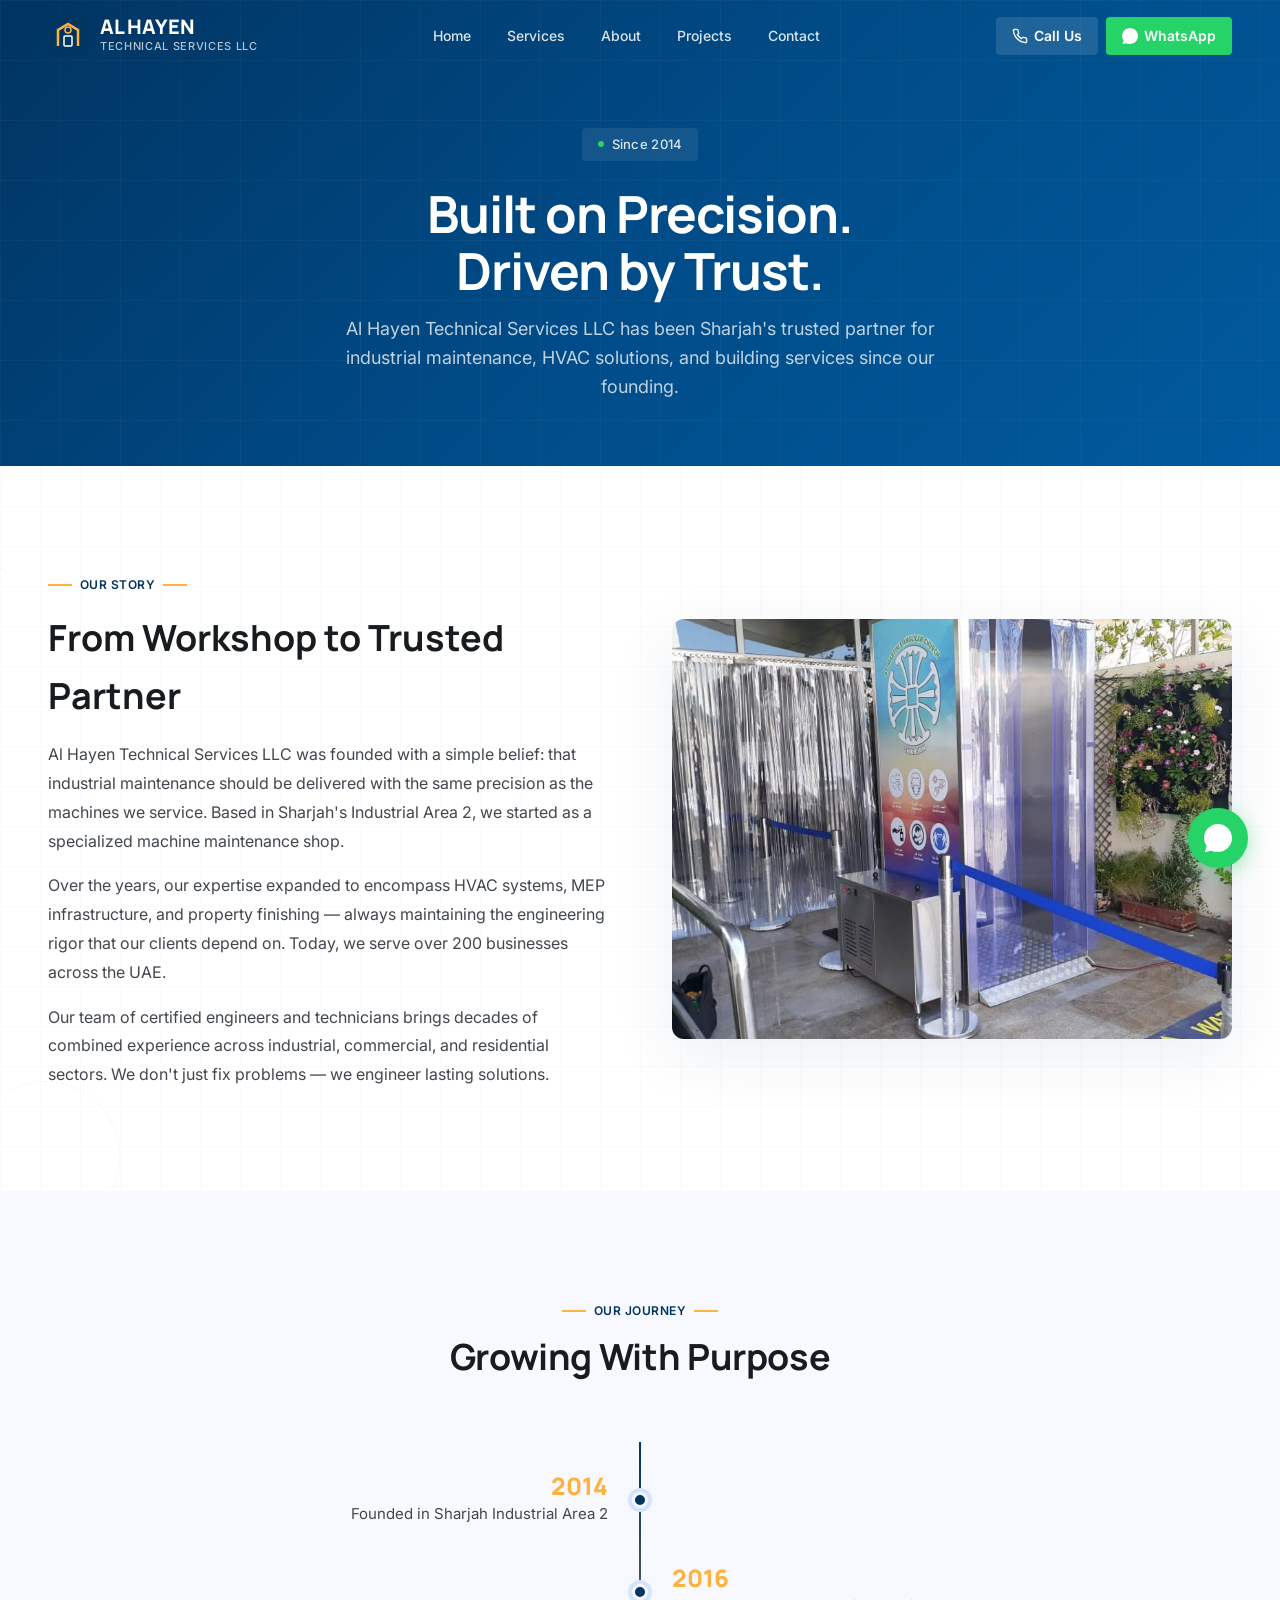
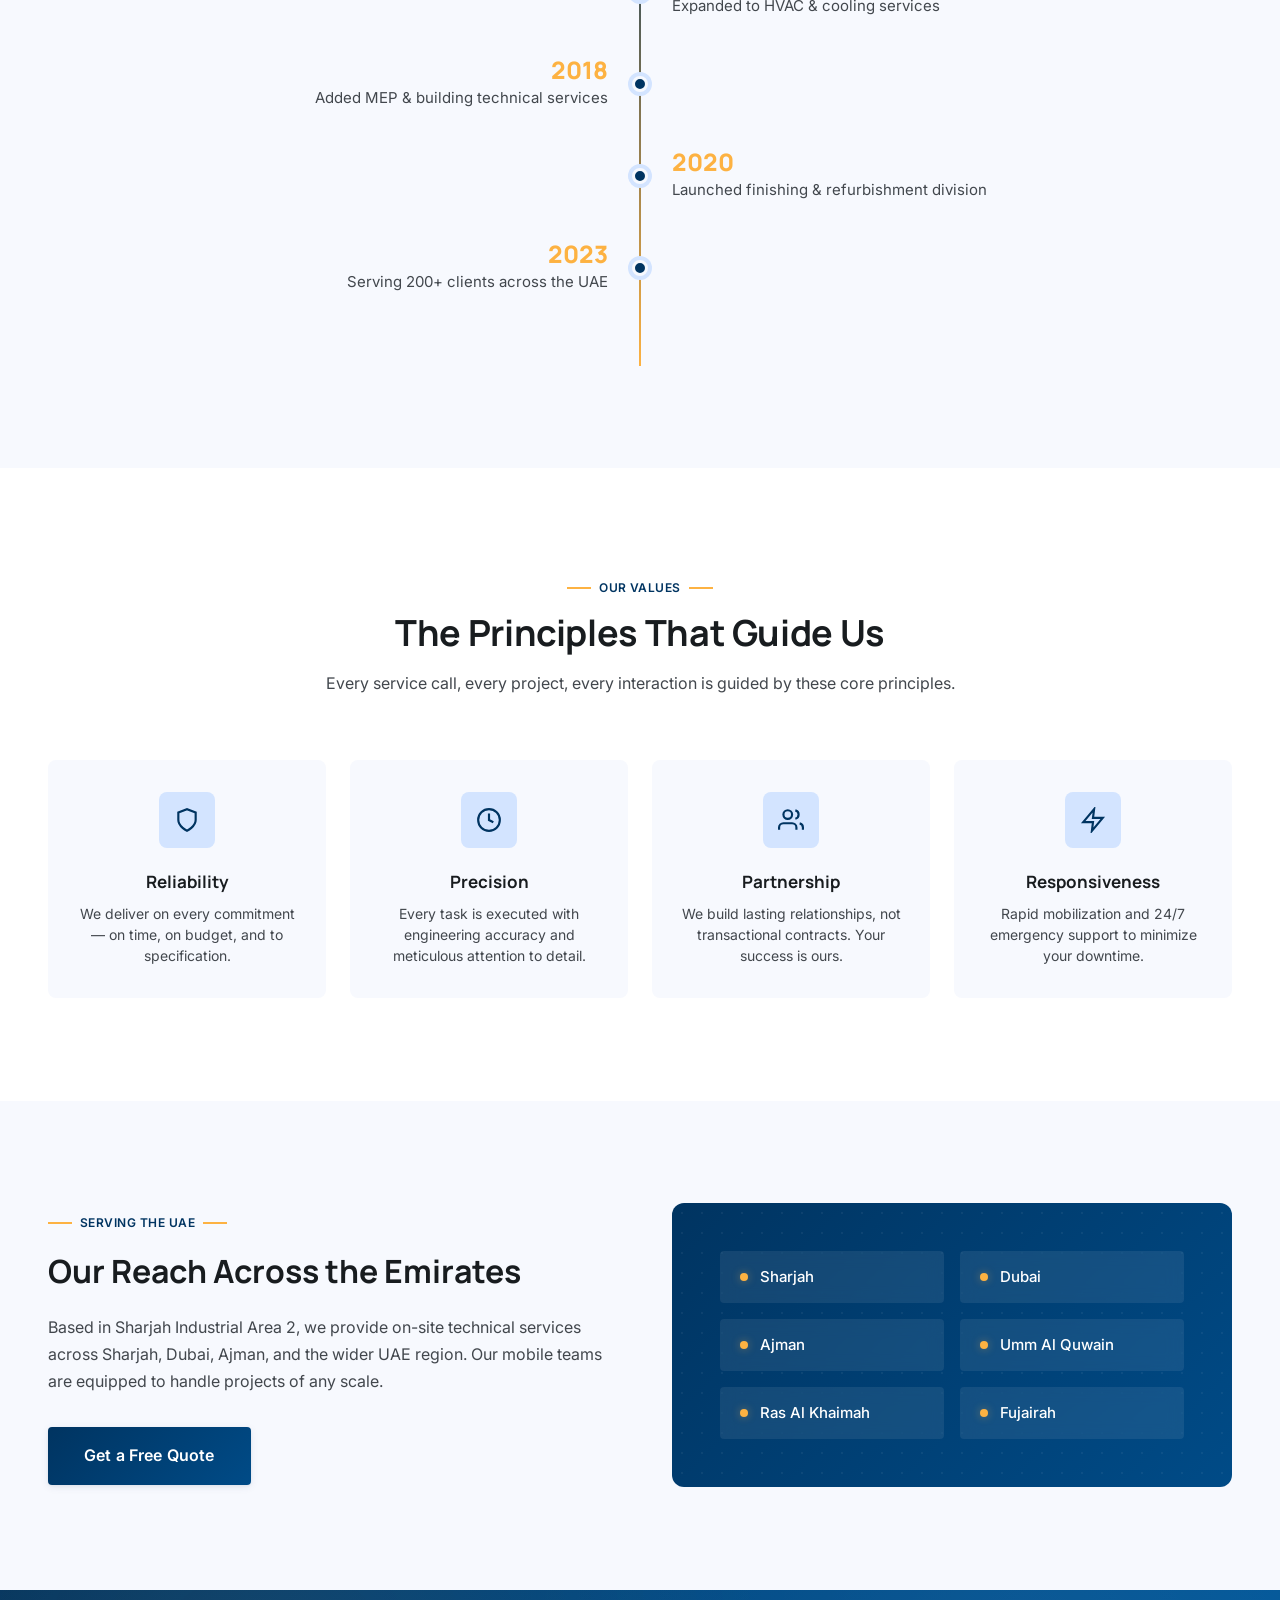
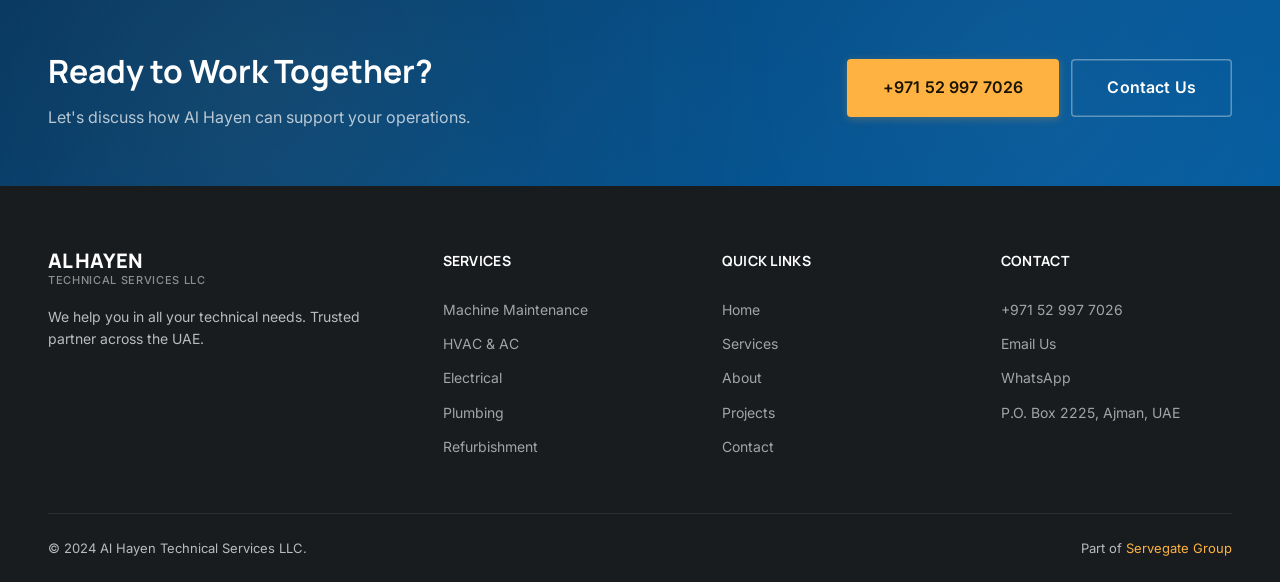
==== commit 884c6d32: "chore: update site content and assets" ====
--- a/about.html
+++ b/about.html
@@ -78,21 +78,21 @@
 <body>
 
 <!-- Navigation -->
-<nav class="nav scrolled" role="navigation">
+<nav class="nav" role="navigation">
 <div class="container"><div class="nav-inner">
 <a href="index.html" class="nav-logo">
 <svg class="nav-logo-icon" viewBox="0 0 40 40" fill="none"><rect width="40" height="40" rx="4" fill="#003461"/><path d="M10 30V14l10-6 10 6v16" stroke="#fdb242" stroke-width="2.5" fill="none"/><rect x="16" y="20" width="8" height="10" rx="1" stroke="#fff" stroke-width="1.5" fill="none"/><circle cx="20" cy="14" r="3" stroke="#fdb242" stroke-width="1.5" fill="none"/></svg>
-<div class="nav-logo-text"><span class="nav-logo-name" style="color:var(--primary)">AL HAYEN</span><span class="nav-logo-sub" style="color:var(--on-surface-variant)">Technical Services LLC</span></div>
+<div class="nav-logo-text"><span class="nav-logo-name">AL HAYEN</span><span class="nav-logo-sub">Technical Services LLC</span></div>
 </a>
 <ul class="nav-links" id="nav-links">
-<li><a href="index.html" class="nav-link" style="color:var(--on-surface-variant)">Home</a></li>
-<li><a href="services.html" class="nav-link" style="color:var(--on-surface-variant)">Services</a></li>
-<li><a href="about.html" class="nav-link" style="color:var(--primary);font-weight:700">About</a></li>
-<li><a href="projects.html" class="nav-link" style="color:var(--on-surface-variant)">Projects</a></li>
-<li><a href="contact.html" class="nav-link" style="color:var(--on-surface-variant)">Contact</a></li>
+<li><a href="index.html" class="nav-link">Home</a></li>
+<li><a href="services.html" class="nav-link">Services</a></li>
+<li><a href="about.html" class="nav-link active">About</a></li>
+<li><a href="projects.html" class="nav-link">Projects</a></li>
+<li><a href="contact.html" class="nav-link">Contact</a></li>
 </ul>
 <div class="nav-cta-group">
-<a href="tel:+971529977026" class="nav-cta-phone" style="background:var(--primary-fixed);color:var(--primary)"><svg viewBox="0 0 24 24" fill="none" stroke="currentColor" stroke-width="2"><path d="M22 16.92v3a2 2 0 01-2.18 2 19.79 19.79 0 01-8.63-3.07 19.5 19.5 0 01-6-6A19.79 19.79 0 012.12 4.18 2 2 0 014.11 2h3a2 2 0 012 1.72c.127.96.361 1.903.7 2.81a2 2 0 01-.45 2.11L8.09 9.91a16 16 0 006 6l1.27-1.27a2 2 0 012.11-.45c.907.339 1.85.573 2.81.7A2 2 0 0122 16.92z"/></svg>Call Us</a>
+<a href="tel:+971529977026" class="nav-cta-phone"><svg viewBox="0 0 24 24" fill="none" stroke="currentColor" stroke-width="2"><path d="M22 16.92v3a2 2 0 01-2.18 2 19.79 19.79 0 01-8.63-3.07 19.5 19.5 0 01-6-6A19.79 19.79 0 012.12 4.18 2 2 0 014.11 2h3a2 2 0 012 1.72c.127.96.361 1.903.7 2.81a2 2 0 01-.45 2.11L8.09 9.91a16 16 0 006 6l1.27-1.27a2 2 0 012.11-.45c.907.339 1.85.573 2.81.7A2 2 0 0122 16.92z"/></svg>Call Us</a>
 <a href="https://wa.me/971529977026" class="nav-cta-whatsapp" target="_blank" rel="noopener"><svg viewBox="0 0 24 24" fill="currentColor"><path d="M17.472 14.382c-.297-.149-1.758-.867-2.03-.967-.273-.099-.471-.148-.67.15-.197.297-.767.966-.94 1.164-.173.199-.347.223-.644.075-.297-.15-1.255-.463-2.39-1.475-.883-.788-1.48-1.761-1.653-2.059-.173-.297-.018-.458.13-.606.134-.133.298-.347.446-.52.149-.174.198-.298.298-.497.099-.198.05-.371-.025-.52-.075-.149-.669-1.612-.916-2.207-.242-.579-.487-.5-.669-.51l-.57-.01c-.198 0-.52.074-.792.372-.272.297-1.04 1.016-1.04 2.479 0 1.462 1.065 2.875 1.213 3.074.149.198 2.096 3.2 5.077 4.487.709.306 1.262.489 1.694.625.712.227 1.36.195 1.871.118.571-.085 1.758-.719 2.006-1.413.248-.694.248-1.289.173-1.413-.074-.124-.272-.198-.57-.347z"/><path d="M12 0C5.373 0 0 5.373 0 12a11.96 11.96 0 002.284 7.034L.789 23.492a.5.5 0 00.612.638l4.584-1.2A11.96 11.96 0 0012 24c6.627 0 12-5.373 12-12S18.627 0 12 0z"/></svg>WhatsApp</a>
 </div>
 <button class="nav-toggle" id="nav-toggle" aria-label="Toggle menu"><span></span><span></span><span></span></button>
@@ -109,7 +109,9 @@
 </section>
 
 <!-- Our Story -->
-<section class="story section">
+<section class="story section blueprint-bg">
+<div class="floating-shapes"><div class="floating-shape"></div><div class="floating-shape circle"></div><div class="floating-shape"></div><div class="floating-shape circle"></div><div class="floating-shape"></div><div class="floating-shape circle"></div></div>
+<div class="dashed-circle"></div><div class="dashed-circle"></div>
 <div class="container"><div class="story-grid">
 <div class="story-content reveal-left">
 <div class="section-label label-sm">Our Story</div>
--- a/css/style.css
+++ b/css/style.css
@@ -1754,3 +1754,249 @@
     padding: 1.5rem;
   }
 }
+
+/* --- Nav Static (Inner Pages — always white bg) --- */
+.nav-static {
+  background: rgba(255, 255, 255, 0.95) !important;
+  backdrop-filter: blur(20px) !important;
+  -webkit-backdrop-filter: blur(20px) !important;
+  box-shadow: 0 1px 0 var(--outline-variant) !important;
+  padding: 0.625rem 0 !important;
+}
+
+.nav-static .nav-logo-name {
+  color: var(--primary) !important;
+}
+
+.nav-static .nav-logo-sub {
+  color: var(--on-surface-variant) !important;
+}
+
+.nav-static .nav-link {
+  color: var(--on-surface-variant) !important;
+}
+
+.nav-static .nav-link:hover,
+.nav-static .nav-link.active {
+  color: var(--primary) !important;
+  background: var(--surface-container-low) !important;
+}
+
+.nav-static .nav-cta-phone {
+  background: var(--primary-fixed) !important;
+  color: var(--primary) !important;
+}
+
+.nav-static .nav-cta-phone:hover {
+  background: var(--primary) !important;
+  color: var(--on-primary) !important;
+}
+
+.nav-static .nav-toggle span {
+  background: var(--on-surface) !important;
+}
+
+/* --- Animated Blueprint Background --- */
+.blueprint-bg {
+  position: relative;
+  overflow: hidden;
+}
+
+.blueprint-bg::after {
+  content: '';
+  position: absolute;
+  inset: 0;
+  pointer-events: none;
+  z-index: 0;
+  background-image:
+    linear-gradient(rgba(0, 52, 97, 0.02) 1px, transparent 1px),
+    linear-gradient(90deg, rgba(0, 52, 97, 0.02) 1px, transparent 1px);
+  background-size: 40px 40px;
+  animation: blueprint-drift 20s linear infinite;
+}
+
+@keyframes blueprint-drift {
+  0% { background-position: 0 0; }
+  100% { background-position: 40px 40px; }
+}
+
+/* Floating geometric shapes */
+.floating-shapes {
+  position: absolute;
+  inset: 0;
+  overflow: hidden;
+  pointer-events: none;
+  z-index: 0;
+}
+
+.floating-shape {
+  position: absolute;
+  border: 1.5px solid rgba(0, 52, 97, 0.06);
+  border-radius: var(--radius-default);
+  animation: float-rotate var(--duration, 18s) var(--ease-out-expo) infinite;
+  opacity: 0;
+  animation-fill-mode: both;
+}
+
+.floating-shape.circle {
+  border-radius: 50%;
+}
+
+.floating-shape:nth-child(1) {
+  width: 60px; height: 60px;
+  top: 15%; left: 8%;
+  --duration: 22s;
+  animation-delay: 0s;
+}
+
+.floating-shape:nth-child(2) {
+  width: 40px; height: 40px;
+  top: 60%; right: 10%;
+  --duration: 18s;
+  animation-delay: 2s;
+}
+
+.floating-shape:nth-child(3) {
+  width: 80px; height: 80px;
+  bottom: 20%; left: 15%;
+  --duration: 25s;
+  animation-delay: 4s;
+}
+
+.floating-shape:nth-child(4) {
+  width: 30px; height: 30px;
+  top: 30%; right: 20%;
+  --duration: 16s;
+  animation-delay: 1s;
+}
+
+.floating-shape:nth-child(5) {
+  width: 50px; height: 50px;
+  bottom: 35%; right: 5%;
+  --duration: 20s;
+  animation-delay: 3s;
+}
+
+.floating-shape:nth-child(6) {
+  width: 45px; height: 45px;
+  top: 70%; left: 40%;
+  --duration: 24s;
+  animation-delay: 5s;
+}
+
+@keyframes float-rotate {
+  0% {
+    opacity: 0;
+    transform: translateY(30px) rotate(0deg) scale(0.8);
+  }
+  10% {
+    opacity: 1;
+  }
+  50% {
+    transform: translateY(-20px) rotate(180deg) scale(1.1);
+  }
+  90% {
+    opacity: 1;
+  }
+  100% {
+    opacity: 0;
+    transform: translateY(30px) rotate(360deg) scale(0.8);
+  }
+}
+
+/* Hero-specific floating shapes (lighter, more visible on dark bg) */
+.hero .floating-shape {
+  border-color: rgba(255, 255, 255, 0.06);
+}
+
+/* Light floating crosshairs / markers for blueprint feel */
+.floating-crosshair {
+  position: absolute;
+  width: 20px;
+  height: 20px;
+  pointer-events: none;
+  z-index: 0;
+  animation: crosshair-pulse var(--duration, 4s) ease-in-out infinite;
+}
+
+.floating-crosshair::before,
+.floating-crosshair::after {
+  content: '';
+  position: absolute;
+  background: rgba(0, 52, 97, 0.07);
+}
+
+.floating-crosshair::before {
+  width: 100%; height: 1px;
+  top: 50%; left: 0;
+}
+
+.floating-crosshair::after {
+  width: 1px; height: 100%;
+  top: 0; left: 50%;
+}
+
+.floating-crosshair:nth-child(1) { top: 20%; left: 25%; --duration: 3s; }
+.floating-crosshair:nth-child(2) { top: 50%; right: 15%; --duration: 4.5s; animation-delay: 1s; }
+.floating-crosshair:nth-child(3) { bottom: 30%; left: 60%; --duration: 3.5s; animation-delay: 2s; }
+
+@keyframes crosshair-pulse {
+  0%, 100% { opacity: 0.3; transform: scale(1); }
+  50% { opacity: 0.8; transform: scale(1.5); }
+}
+
+/* Animated dashed circle accent */
+.dashed-circle {
+  position: absolute;
+  border: 1.5px dashed rgba(0, 52, 97, 0.05);
+  border-radius: 50%;
+  pointer-events: none;
+  z-index: 0;
+  animation: spin-slow var(--duration, 30s) linear infinite;
+}
+
+.dashed-circle:nth-child(1) {
+  width: 200px; height: 200px;
+  top: -60px; right: -40px;
+  --duration: 40s;
+}
+
+.dashed-circle:nth-child(2) {
+  width: 150px; height: 150px;
+  bottom: -40px; left: -30px;
+  --duration: 35s;
+  animation-direction: reverse;
+}
+
+@keyframes spin-slow {
+  0% { transform: rotate(0deg); }
+  100% { transform: rotate(360deg); }
+}
+
+/* Animated connecting lines */
+.connecting-line {
+  position: absolute;
+  height: 1px;
+  background: linear-gradient(90deg, transparent, rgba(0, 52, 97, 0.06), transparent);
+  pointer-events: none;
+  z-index: 0;
+  animation: line-sweep var(--duration, 6s) ease-in-out infinite;
+}
+
+.connecting-line:nth-child(1) {
+  width: 200px; top: 40%; left: 5%;
+  transform: rotate(-15deg);
+  --duration: 7s;
+}
+
+.connecting-line:nth-child(2) {
+  width: 160px; bottom: 25%; right: 8%;
+  transform: rotate(10deg);
+  --duration: 5s;
+  animation-delay: 2s;
+}
+
+@keyframes line-sweep {
+  0%, 100% { opacity: 0; transform: translateX(-20px) scaleX(0.5); }
+  50% { opacity: 1; transform: translateX(20px) scaleX(1); }
+}
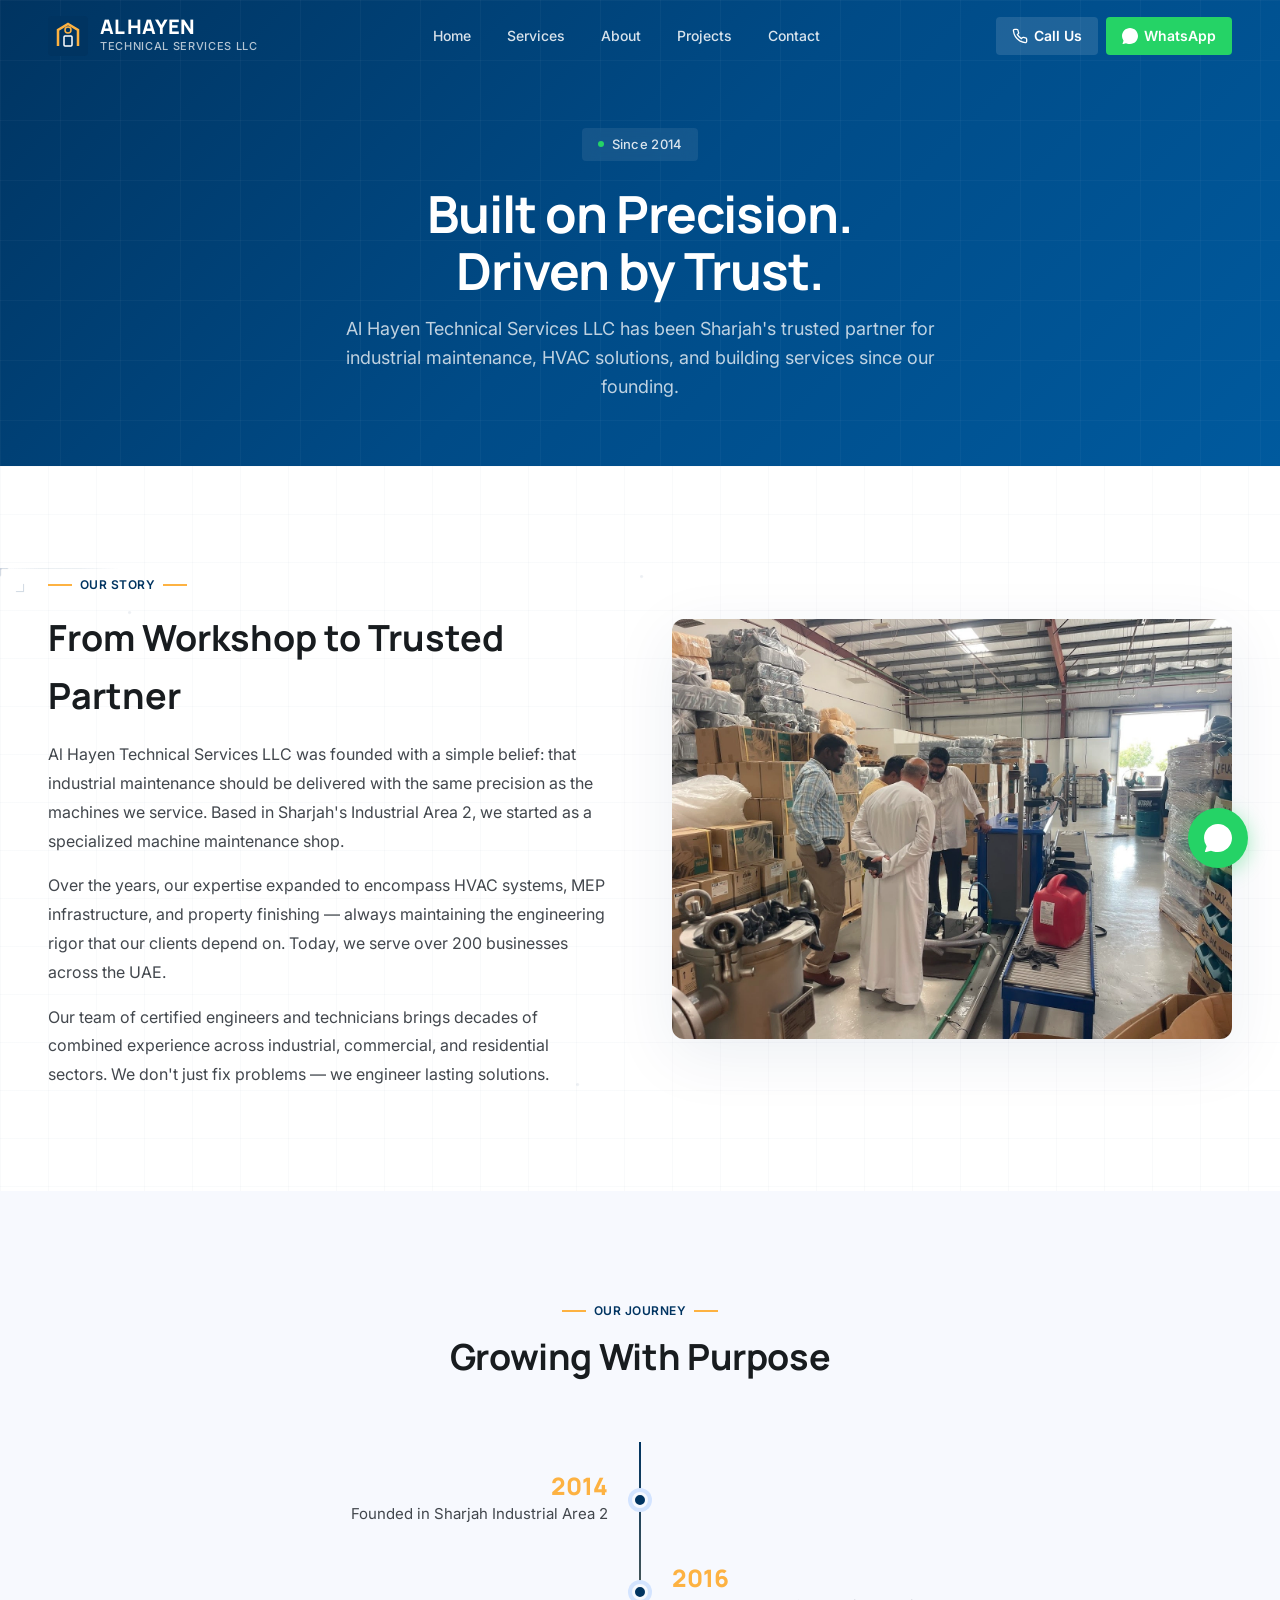
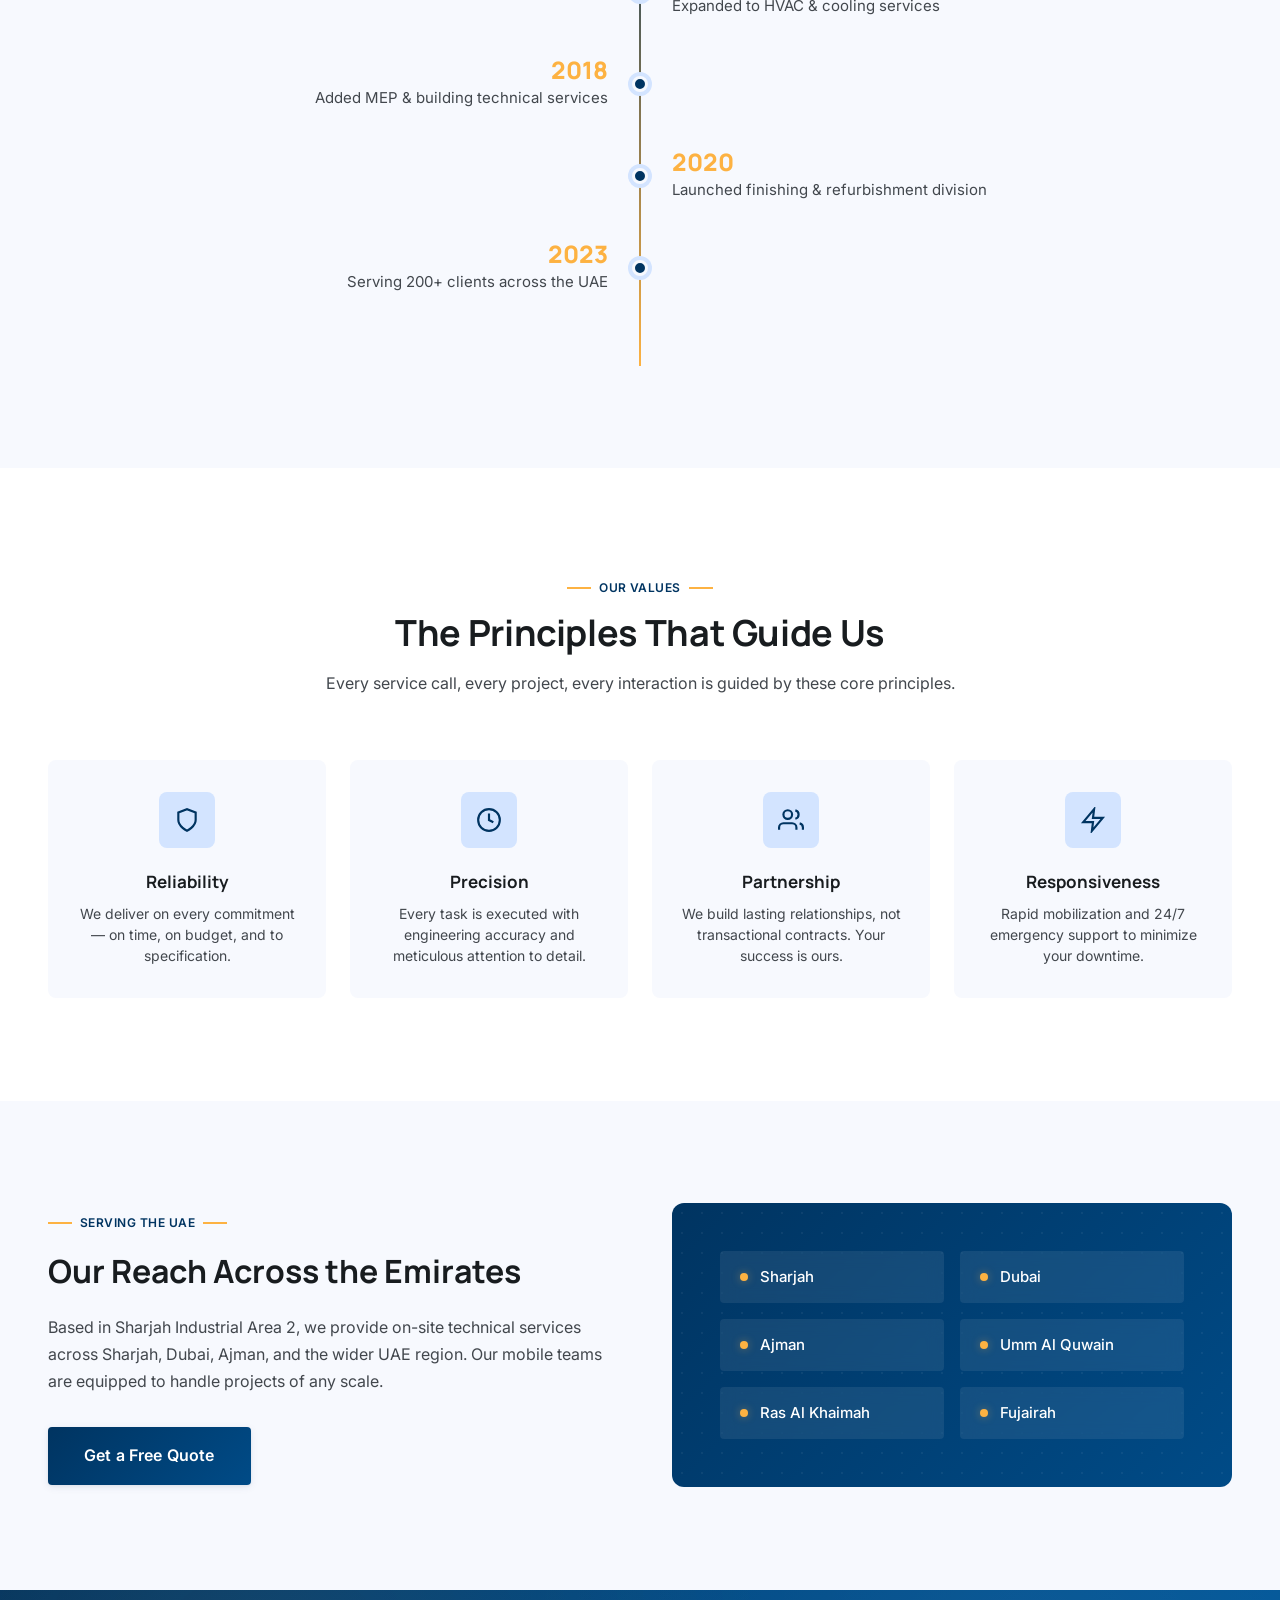
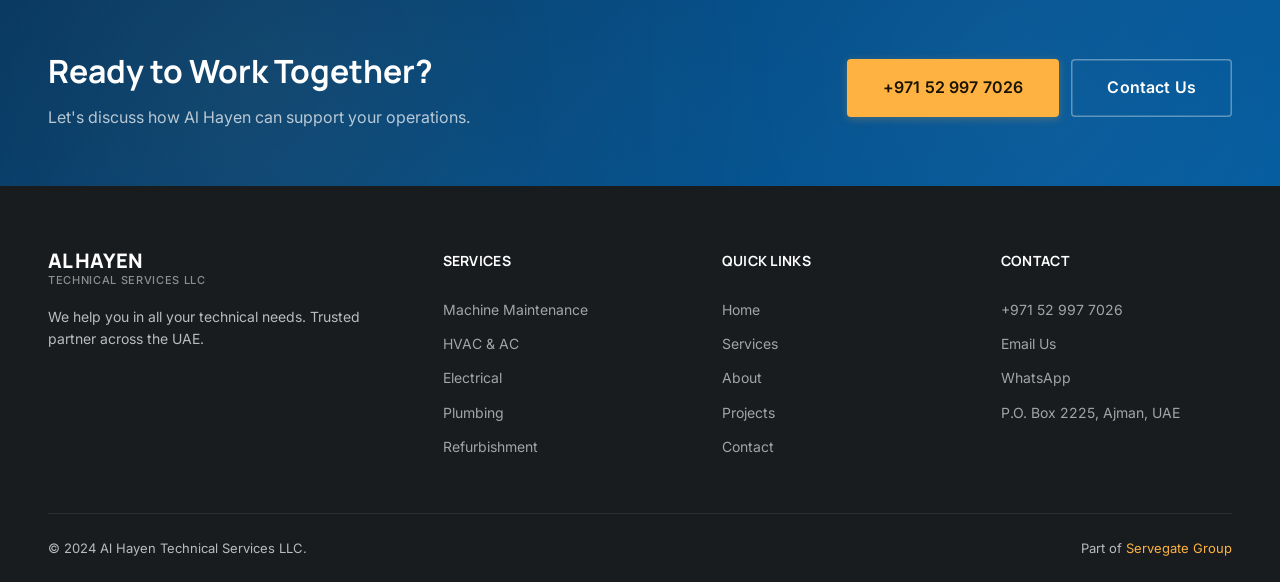
==== commit 0999498e: "chore: sync latest new-site content and assets" ====
--- a/about.html
+++ b/about.html
@@ -1,218 +1,655 @@
 <!DOCTYPE html>
 <html lang="en" dir="ltr">
+
 <head>
-<meta charset="UTF-8">
-<meta name="viewport" content="width=device-width, initial-scale=1.0">
-<title>About Us | Al Hayen Technical Services LLC — Sharjah's Trusted Technical Partner</title>
-<meta name="description" content="Learn about Al Hayen Technical Services LLC — founded in Sharjah Industrial Area 2, serving 200+ businesses across UAE with precision engineering, HVAC, MEP, and maintenance solutions.">
-<meta name="keywords" content="about Al Hayen, technical services Sharjah, industrial maintenance company UAE, HVAC company Ajman, MEP contractor Sharjah">
-<link rel="canonical" href="https://www.servegategroup.com/about">
-<meta property="og:title" content="About Us | Al Hayen Technical Services LLC">
-<meta property="og:description" content="Built on Precision. Driven by Trust. Sharjah's trusted partner for industrial maintenance and technical services.">
-<meta property="og:type" content="website">
-<link rel="stylesheet" href="css/style.css">
-<style>
-.about-hero{background:linear-gradient(135deg,var(--primary) 0%,var(--primary-container) 50%,#005a9e 100%);padding:8rem 0 4rem;text-align:center;position:relative;overflow:hidden}
-.about-hero::before{content:'';position:absolute;inset:0;background-image:linear-gradient(rgba(255,255,255,.03) 1px,transparent 1px),linear-gradient(90deg,rgba(255,255,255,.03) 1px,transparent 1px);background-size:60px 60px}
-.about-hero h1{color:var(--on-primary);position:relative;z-index:1}
-.about-hero p{color:rgba(255,255,255,.75);max-width:600px;margin:1rem auto 0;position:relative;z-index:1;font-size:1.125rem}
-.about-hero .hero-badge{justify-content:center;margin:0 auto 1.5rem;position:relative;z-index:1}
-
-/* Story Section */
-.story{background:var(--surface-container-lowest)}
-.story-grid{display:grid;grid-template-columns:1fr 1fr;gap:4rem;align-items:center}
-.story-content h2{font-family:var(--font-display);font-size:clamp(1.5rem,3vw,2.25rem);font-weight:700;margin-bottom:1rem}
-.story-content h3{font-family:var(--font-display);font-size:1.125rem;font-weight:600;color:var(--primary);margin-bottom:.75rem}
-.story-content p{color:var(--on-surface-variant);line-height:1.8;margin-bottom:1rem}
-.story-content p:last-of-type{margin-bottom:0}
-
-/* Timeline */
-.timeline{background:var(--surface)}
-.timeline-track{position:relative;max-width:700px;margin:0 auto;padding:2rem 0}
-.timeline-track::before{content:'';position:absolute;left:50%;top:0;bottom:0;width:2px;background:linear-gradient(180deg,var(--primary),var(--secondary-container));transform:translateX(-50%)}
-.timeline-item{display:flex;align-items:center;margin-bottom:2.5rem;position:relative}
-.timeline-item:nth-child(odd){flex-direction:row;text-align:right;padding-right:calc(50% + 2rem)}
-.timeline-item:nth-child(even){flex-direction:row-reverse;text-align:left;padding-left:calc(50% + 2rem)}
-.timeline-dot{position:absolute;left:50%;transform:translateX(-50%);width:16px;height:16px;background:var(--primary);border:3px solid var(--surface);border-radius:50%;z-index:2;box-shadow:0 0 0 4px var(--primary-fixed)}
-.timeline-content{flex:1}
-.timeline-year{font-family:var(--font-display);font-size:1.5rem;font-weight:800;color:var(--secondary-container);line-height:1}
-.timeline-text{font-size:.9375rem;color:var(--on-surface-variant);margin-top:.25rem}
-
-/* Values Section */
-.values{background:var(--surface-container-lowest)}
-.values-grid{display:grid;grid-template-columns:repeat(4,1fr);gap:1.5rem;margin-top:3rem}
-.value-card{background:var(--surface);border-radius:var(--radius-md);padding:2rem 1.5rem;text-align:center;transition:all var(--transition-medium);position:relative;overflow:hidden}
-.value-card::before{content:'';position:absolute;top:0;left:0;right:0;height:3px;background:linear-gradient(90deg,var(--primary),var(--secondary-container));transform:scaleX(0);transform-origin:left;transition:transform var(--transition-medium)}
-.value-card:hover{transform:translateY(-4px);box-shadow:0 8px 32px var(--shadow-ambient)}
-.value-card:hover::before{transform:scaleX(1)}
-.value-icon{width:56px;height:56px;background:var(--primary-fixed);border-radius:var(--radius-md);display:flex;align-items:center;justify-content:center;margin:0 auto 1.25rem;color:var(--primary);transition:all var(--transition-medium)}
-.value-card:hover .value-icon{background:linear-gradient(135deg,var(--primary),var(--primary-container));color:var(--on-primary)}
-.value-icon svg{width:26px;height:26px}
-.value-card h3{font-family:var(--font-display);font-size:1.0625rem;font-weight:700;margin-bottom:.5rem}
-.value-card p{font-size:.875rem;color:var(--on-surface-variant);line-height:1.5}
-
-/* Coverage Section */
-.coverage{background:var(--surface)}
-.coverage-inner{display:grid;grid-template-columns:1fr 1fr;gap:4rem;align-items:center}
-.coverage-map{background:linear-gradient(135deg,var(--primary),var(--primary-container));border-radius:var(--radius-lg);padding:3rem;position:relative;overflow:hidden}
-.coverage-map::before{content:'';position:absolute;inset:0;background-image:radial-gradient(rgba(255,255,255,.05) 1px,transparent 1px);background-size:20px 20px}
-.coverage-locations{display:grid;grid-template-columns:1fr 1fr;gap:1rem;position:relative;z-index:1}
-.coverage-location{display:flex;align-items:center;gap:.75rem;padding:.875rem 1.25rem;background:rgba(255,255,255,.08);border-radius:var(--radius-default);backdrop-filter:blur(8px);transition:all var(--transition-fast)}
-.coverage-location:hover{background:rgba(255,255,255,.15);transform:translateX(4px)}
-.coverage-pin{width:8px;height:8px;background:var(--secondary-container);border-radius:50%;box-shadow:0 0 8px rgba(253,178,66,.4)}
-.coverage-location span{color:var(--on-primary);font-size:.9375rem;font-weight:500}
-.coverage-content h2{font-family:var(--font-display);font-size:clamp(1.5rem,3vw,2rem);font-weight:700;margin-bottom:1rem}
-.coverage-content p{color:var(--on-surface-variant);line-height:1.7;margin-bottom:2rem}
-
-@media(max-width:768px){
-.story-grid{grid-template-columns:1fr;gap:2rem}
-.values-grid{grid-template-columns:1fr 1fr;gap:1rem}
-.timeline-track::before{left:1rem}
-.timeline-item:nth-child(odd),.timeline-item:nth-child(even){flex-direction:row;text-align:left;padding:0 0 0 3rem}
-.timeline-dot{left:1rem}
-.coverage-inner{grid-template-columns:1fr;gap:2rem}
-}
-@media(max-width:480px){.values-grid{grid-template-columns:1fr}}
-</style>
+    <meta charset="UTF-8">
+    <meta name="viewport" content="width=device-width, initial-scale=1.0">
+    <title>About Us | Al Hayen Technical Services LLC — Sharjah's Trusted Technical Partner</title>
+    <meta name="description"
+        content="Learn about Al Hayen Technical Services LLC — founded in Sharjah Industrial Area 2, serving 200+ businesses across UAE with precision engineering, HVAC, MEP, and maintenance solutions.">
+    <meta name="keywords"
+        content="about Al Hayen, technical services Sharjah, industrial maintenance company UAE, HVAC company Ajman, MEP contractor Sharjah">
+    <link rel="canonical" href="https://www.servegategroup.com/about">
+    <meta property="og:title" content="About Us | Al Hayen Technical Services LLC">
+    <meta property="og:description"
+        content="Built on Precision. Driven by Trust. Sharjah's trusted partner for industrial maintenance and technical services.">
+    <meta property="og:type" content="website">
+    <link rel="stylesheet" href="css/style.css">
+    <style>
+        .about-hero {
+            background: linear-gradient(135deg, var(--primary) 0%, var(--primary-container) 50%, #005a9e 100%);
+            padding: 8rem 0 4rem;
+            text-align: center;
+            position: relative;
+            overflow: hidden
+        }
+
+        .about-hero::before {
+            content: '';
+            position: absolute;
+            inset: 0;
+            background-image: linear-gradient(rgba(255, 255, 255, .03) 1px, transparent 1px), linear-gradient(90deg, rgba(255, 255, 255, .03) 1px, transparent 1px);
+            background-size: 60px 60px
+        }
+
+        .about-hero h1 {
+            color: var(--on-primary);
+            position: relative;
+            z-index: 1
+        }
+
+        .about-hero p {
+            color: rgba(255, 255, 255, .75);
+            max-width: 600px;
+            margin: 1rem auto 0;
+            position: relative;
+            z-index: 1;
+            font-size: 1.125rem
+        }
+
+        .about-hero .hero-badge {
+            justify-content: center;
+            margin: 0 auto 1.5rem;
+            position: relative;
+            z-index: 1
+        }
+
+        /* Story Section */
+        .story {
+            background: var(--surface-container-lowest)
+        }
+
+        .story-grid {
+            display: grid;
+            grid-template-columns: 1fr 1fr;
+            gap: 4rem;
+            align-items: center
+        }
+
+        .story-content h2 {
+            font-family: var(--font-display);
+            font-size: clamp(1.5rem, 3vw, 2.25rem);
+            font-weight: 700;
+            margin-bottom: 1rem
+        }
+
+        .story-content h3 {
+            font-family: var(--font-display);
+            font-size: 1.125rem;
+            font-weight: 600;
+            color: var(--primary);
+            margin-bottom: .75rem
+        }
+
+        .story-content p {
+            color: var(--on-surface-variant);
+            line-height: 1.8;
+            margin-bottom: 1rem
+        }
+
+        .story-content p:last-of-type {
+            margin-bottom: 0
+        }
+
+        /* Timeline */
+        .timeline {
+            background: var(--surface)
+        }
+
+        .timeline-track {
+            position: relative;
+            max-width: 700px;
+            margin: 0 auto;
+            padding: 2rem 0
+        }
+
+        .timeline-track::before {
+            content: '';
+            position: absolute;
+            left: 50%;
+            top: 0;
+            bottom: 0;
+            width: 2px;
+            background: linear-gradient(180deg, var(--primary), var(--secondary-container));
+            transform: translateX(-50%)
+        }
+
+        .timeline-item {
+            display: flex;
+            align-items: center;
+            margin-bottom: 2.5rem;
+            position: relative
+        }
+
+        .timeline-item:nth-child(odd) {
+            flex-direction: row;
+            text-align: right;
+            padding-right: calc(50% + 2rem)
+        }
+
+        .timeline-item:nth-child(even) {
+            flex-direction: row-reverse;
+            text-align: left;
+            padding-left: calc(50% + 2rem)
+        }
+
+        .timeline-dot {
+            position: absolute;
+            left: 50%;
+            transform: translateX(-50%);
+            width: 16px;
+            height: 16px;
+            background: var(--primary);
+            border: 3px solid var(--surface);
+            border-radius: 50%;
+            z-index: 2;
+            box-shadow: 0 0 0 4px var(--primary-fixed)
+        }
+
+        .timeline-content {
+            flex: 1
+        }
+
+        .timeline-year {
+            font-family: var(--font-display);
+            font-size: 1.5rem;
+            font-weight: 800;
+            color: var(--secondary-container);
+            line-height: 1
+        }
+
+        .timeline-text {
+            font-size: .9375rem;
+            color: var(--on-surface-variant);
+            margin-top: .25rem
+        }
+
+        /* Values Section */
+        .values {
+            background: var(--surface-container-lowest)
+        }
+
+        .values-grid {
+            display: grid;
+            grid-template-columns: repeat(4, 1fr);
+            gap: 1.5rem;
+            margin-top: 3rem
+        }
+
+        .value-card {
+            background: var(--surface);
+            border-radius: var(--radius-md);
+            padding: 2rem 1.5rem;
+            text-align: center;
+            transition: all var(--transition-medium);
+            position: relative;
+            overflow: hidden
+        }
+
+        .value-card::before {
+            content: '';
+            position: absolute;
+            top: 0;
+            left: 0;
+            right: 0;
+            height: 3px;
+            background: linear-gradient(90deg, var(--primary), var(--secondary-container));
+            transform: scaleX(0);
+            transform-origin: left;
+            transition: transform var(--transition-medium)
+        }
+
+        .value-card:hover {
+            transform: translateY(-4px);
+            box-shadow: 0 8px 32px var(--shadow-ambient)
+        }
+
+        .value-card:hover::before {
+            transform: scaleX(1)
+        }
+
+        .value-icon {
+            width: 56px;
+            height: 56px;
+            background: var(--primary-fixed);
+            border-radius: var(--radius-md);
+            display: flex;
+            align-items: center;
+            justify-content: center;
+            margin: 0 auto 1.25rem;
+            color: var(--primary);
+            transition: all var(--transition-medium)
+        }
+
+        .value-card:hover .value-icon {
+            background: linear-gradient(135deg, var(--primary), var(--primary-container));
+            color: var(--on-primary)
+        }
+
+        .value-icon svg {
+            width: 26px;
+            height: 26px
+        }
+
+        .value-card h3 {
+            font-family: var(--font-display);
+            font-size: 1.0625rem;
+            font-weight: 700;
+            margin-bottom: .5rem
+        }
+
+        .value-card p {
+            font-size: .875rem;
+            color: var(--on-surface-variant);
+            line-height: 1.5
+        }
+
+        /* Coverage Section */
+        .coverage {
+            background: var(--surface)
+        }
+
+        .coverage-inner {
+            display: grid;
+            grid-template-columns: 1fr 1fr;
+            gap: 4rem;
+            align-items: center
+        }
+
+        .coverage-map {
+            background: linear-gradient(135deg, var(--primary), var(--primary-container));
+            border-radius: var(--radius-lg);
+            padding: 3rem;
+            position: relative;
+            overflow: hidden
+        }
+
+        .coverage-map::before {
+            content: '';
+            position: absolute;
+            inset: 0;
+            background-image: radial-gradient(rgba(255, 255, 255, .05) 1px, transparent 1px);
+            background-size: 20px 20px
+        }
+
+        .coverage-locations {
+            display: grid;
+            grid-template-columns: 1fr 1fr;
+            gap: 1rem;
+            position: relative;
+            z-index: 1
+        }
+
+        .coverage-location {
+            display: flex;
+            align-items: center;
+            gap: .75rem;
+            padding: .875rem 1.25rem;
+            background: rgba(255, 255, 255, .08);
+            border-radius: var(--radius-default);
+            backdrop-filter: blur(8px);
+            transition: all var(--transition-fast)
+        }
+
+        .coverage-location:hover {
+            background: rgba(255, 255, 255, .15);
+            transform: translateX(4px)
+        }
+
+        .coverage-pin {
+            width: 8px;
+            height: 8px;
+            background: var(--secondary-container);
+            border-radius: 50%;
+            box-shadow: 0 0 8px rgba(253, 178, 66, .4)
+        }
+
+        .coverage-location span {
+            color: var(--on-primary);
+            font-size: .9375rem;
+            font-weight: 500
+        }
+
+        .coverage-content h2 {
+            font-family: var(--font-display);
+            font-size: clamp(1.5rem, 3vw, 2rem);
+            font-weight: 700;
+            margin-bottom: 1rem
+        }
+
+        .coverage-content p {
+            color: var(--on-surface-variant);
+            line-height: 1.7;
+            margin-bottom: 2rem
+        }
+
+        @media(max-width:768px) {
+            .story-grid {
+                grid-template-columns: 1fr;
+                gap: 2rem
+            }
+
+            .values-grid {
+                grid-template-columns: 1fr 1fr;
+                gap: 1rem
+            }
+
+            .timeline-track::before {
+                left: 1rem
+            }
+
+            .timeline-item:nth-child(odd),
+            .timeline-item:nth-child(even) {
+                flex-direction: row;
+                text-align: left;
+                padding: 0 0 0 3rem
+            }
+
+            .timeline-dot {
+                left: 1rem
+            }
+
+            .coverage-inner {
+                grid-template-columns: 1fr;
+                gap: 2rem
+            }
+        }
+
+        @media(max-width:480px) {
+            .values-grid {
+                grid-template-columns: 1fr
+            }
+        }
+    </style>
 </head>
+
 <body>
 
-<!-- Navigation -->
-<nav class="nav" role="navigation">
-<div class="container"><div class="nav-inner">
-<a href="index.html" class="nav-logo">
-<svg class="nav-logo-icon" viewBox="0 0 40 40" fill="none"><rect width="40" height="40" rx="4" fill="#003461"/><path d="M10 30V14l10-6 10 6v16" stroke="#fdb242" stroke-width="2.5" fill="none"/><rect x="16" y="20" width="8" height="10" rx="1" stroke="#fff" stroke-width="1.5" fill="none"/><circle cx="20" cy="14" r="3" stroke="#fdb242" stroke-width="1.5" fill="none"/></svg>
-<div class="nav-logo-text"><span class="nav-logo-name">AL HAYEN</span><span class="nav-logo-sub">Technical Services LLC</span></div>
-</a>
-<ul class="nav-links" id="nav-links">
-<li><a href="index.html" class="nav-link">Home</a></li>
-<li><a href="services.html" class="nav-link">Services</a></li>
-<li><a href="about.html" class="nav-link active">About</a></li>
-<li><a href="projects.html" class="nav-link">Projects</a></li>
-<li><a href="contact.html" class="nav-link">Contact</a></li>
-</ul>
-<div class="nav-cta-group">
-<a href="tel:+971529977026" class="nav-cta-phone"><svg viewBox="0 0 24 24" fill="none" stroke="currentColor" stroke-width="2"><path d="M22 16.92v3a2 2 0 01-2.18 2 19.79 19.79 0 01-8.63-3.07 19.5 19.5 0 01-6-6A19.79 19.79 0 012.12 4.18 2 2 0 014.11 2h3a2 2 0 012 1.72c.127.96.361 1.903.7 2.81a2 2 0 01-.45 2.11L8.09 9.91a16 16 0 006 6l1.27-1.27a2 2 0 012.11-.45c.907.339 1.85.573 2.81.7A2 2 0 0122 16.92z"/></svg>Call Us</a>
-<a href="https://wa.me/971529977026" class="nav-cta-whatsapp" target="_blank" rel="noopener"><svg viewBox="0 0 24 24" fill="currentColor"><path d="M17.472 14.382c-.297-.149-1.758-.867-2.03-.967-.273-.099-.471-.148-.67.15-.197.297-.767.966-.94 1.164-.173.199-.347.223-.644.075-.297-.15-1.255-.463-2.39-1.475-.883-.788-1.48-1.761-1.653-2.059-.173-.297-.018-.458.13-.606.134-.133.298-.347.446-.52.149-.174.198-.298.298-.497.099-.198.05-.371-.025-.52-.075-.149-.669-1.612-.916-2.207-.242-.579-.487-.5-.669-.51l-.57-.01c-.198 0-.52.074-.792.372-.272.297-1.04 1.016-1.04 2.479 0 1.462 1.065 2.875 1.213 3.074.149.198 2.096 3.2 5.077 4.487.709.306 1.262.489 1.694.625.712.227 1.36.195 1.871.118.571-.085 1.758-.719 2.006-1.413.248-.694.248-1.289.173-1.413-.074-.124-.272-.198-.57-.347z"/><path d="M12 0C5.373 0 0 5.373 0 12a11.96 11.96 0 002.284 7.034L.789 23.492a.5.5 0 00.612.638l4.584-1.2A11.96 11.96 0 0012 24c6.627 0 12-5.373 12-12S18.627 0 12 0z"/></svg>WhatsApp</a>
-</div>
-<button class="nav-toggle" id="nav-toggle" aria-label="Toggle menu"><span></span><span></span><span></span></button>
-</div></div>
-</nav>
-
-<!-- About Hero -->
-<section class="about-hero">
-<div class="container">
-<div class="hero-badge"><span class="hero-badge-dot"></span><span>Since 2014</span></div>
-<h1 class="display-md">Built on Precision.<br>Driven by Trust.</h1>
-<p>Al Hayen Technical Services LLC has been Sharjah's trusted partner for industrial maintenance, HVAC solutions, and building services since our founding.</p>
-</div>
-</section>
-
-<!-- Our Story -->
-<section class="story section blueprint-bg">
-<div class="floating-shapes"><div class="floating-shape"></div><div class="floating-shape circle"></div><div class="floating-shape"></div><div class="floating-shape circle"></div><div class="floating-shape"></div><div class="floating-shape circle"></div></div>
-<div class="dashed-circle"></div><div class="dashed-circle"></div>
-<div class="container"><div class="story-grid">
-<div class="story-content reveal-left">
-<div class="section-label label-sm">Our Story</div>
-<h2>From Workshop to Trusted Partner</h2>
-<p>Al Hayen Technical Services LLC was founded with a simple belief: that industrial maintenance should be delivered with the same precision as the machines we service. Based in Sharjah's Industrial Area 2, we started as a specialized machine maintenance shop.</p>
-<p>Over the years, our expertise expanded to encompass HVAC systems, MEP infrastructure, and property finishing — always maintaining the engineering rigor that our clients depend on. Today, we serve over 200 businesses across the UAE.</p>
-<p>Our team of certified engineers and technicians brings decades of combined experience across industrial, commercial, and residential sectors. We don't just fix problems — we engineer lasting solutions.</p>
-</div>
-<div class="why-us-image reveal-right" style="border-radius:var(--radius-lg);overflow:hidden">
-<img src="images/ig_2021-05-07_colkus-hmqb_image_01_f644bfc2.jpg" alt="Al Hayen team at work" style="width:100%;height:420px;object-fit:cover">
-</div>
-</div></div>
-</section>
-
-<!-- Timeline -->
-<section class="timeline section">
-<div class="container">
-<div class="section-header reveal"><div class="section-label label-sm">Our Journey</div><h2 class="headline-lg section-title">Growing With Purpose</h2></div>
-<div class="timeline-track">
-<div class="timeline-item reveal"><div class="timeline-dot"></div><div class="timeline-content"><div class="timeline-year">2014</div><div class="timeline-text">Founded in Sharjah Industrial Area 2</div></div></div>
-<div class="timeline-item reveal"><div class="timeline-dot"></div><div class="timeline-content"><div class="timeline-year">2016</div><div class="timeline-text">Expanded to HVAC & cooling services</div></div></div>
-<div class="timeline-item reveal"><div class="timeline-dot"></div><div class="timeline-content"><div class="timeline-year">2018</div><div class="timeline-text">Added MEP & building technical services</div></div></div>
-<div class="timeline-item reveal"><div class="timeline-dot"></div><div class="timeline-content"><div class="timeline-year">2020</div><div class="timeline-text">Launched finishing & refurbishment division</div></div></div>
-<div class="timeline-item reveal"><div class="timeline-dot"></div><div class="timeline-content"><div class="timeline-year">2023</div><div class="timeline-text">Serving 200+ clients across the UAE</div></div></div>
-</div>
-</div>
-</section>
-
-<!-- Values -->
-<section class="values section">
-<div class="container">
-<div class="section-header reveal"><div class="section-label label-sm">Our Values</div><h2 class="headline-lg section-title">The Principles That Guide Us</h2><p class="body-md section-desc">Every service call, every project, every interaction is guided by these core principles.</p></div>
-<div class="values-grid">
-<div class="value-card reveal reveal-delay-1">
-<div class="value-icon"><svg viewBox="0 0 24 24" fill="none" stroke="currentColor" stroke-width="2"><path d="M12 22s8-4 8-10V5l-8-3-8 3v7c0 6 8 10 8 10z"/></svg></div>
-<h3>Reliability</h3><p>We deliver on every commitment — on time, on budget, and to specification.</p>
-</div>
-<div class="value-card reveal reveal-delay-2">
-<div class="value-icon"><svg viewBox="0 0 24 24" fill="none" stroke="currentColor" stroke-width="2"><circle cx="12" cy="12" r="10"/><path d="M12 6v6l4 2"/></svg></div>
-<h3>Precision</h3><p>Every task is executed with engineering accuracy and meticulous attention to detail.</p>
-</div>
-<div class="value-card reveal reveal-delay-3">
-<div class="value-icon"><svg viewBox="0 0 24 24" fill="none" stroke="currentColor" stroke-width="2"><path d="M17 21v-2a4 4 0 00-4-4H5a4 4 0 00-4 4v2"/><circle cx="9" cy="7" r="4"/><path d="M23 21v-2a4 4 0 00-3-3.87"/><path d="M16 3.13a4 4 0 010 7.75"/></svg></div>
-<h3>Partnership</h3><p>We build lasting relationships, not transactional contracts. Your success is ours.</p>
-</div>
-<div class="value-card reveal reveal-delay-4">
-<div class="value-icon"><svg viewBox="0 0 24 24" fill="none" stroke="currentColor" stroke-width="2"><polygon points="13 2 3 14 12 14 11 22 21 10 12 10 13 2"/></svg></div>
-<h3>Responsiveness</h3><p>Rapid mobilization and 24/7 emergency support to minimize your downtime.</p>
-</div>
-</div>
-</div>
-</section>
-
-<!-- Coverage -->
-<section class="coverage section">
-<div class="container"><div class="coverage-inner">
-<div class="coverage-content reveal-left">
-<div class="section-label label-sm">Serving the UAE</div>
-<h2>Our Reach Across the Emirates</h2>
-<p>Based in Sharjah Industrial Area 2, we provide on-site technical services across Sharjah, Dubai, Ajman, and the wider UAE region. Our mobile teams are equipped to handle projects of any scale.</p>
-<a href="contact.html" class="btn btn-primary btn-lg">Get a Free Quote</a>
-</div>
-<div class="coverage-map reveal-right">
-<div class="coverage-locations">
-<div class="coverage-location"><span class="coverage-pin"></span><span>Sharjah</span></div>
-<div class="coverage-location"><span class="coverage-pin"></span><span>Dubai</span></div>
-<div class="coverage-location"><span class="coverage-pin"></span><span>Ajman</span></div>
-<div class="coverage-location"><span class="coverage-pin"></span><span>Umm Al Quwain</span></div>
-<div class="coverage-location"><span class="coverage-pin"></span><span>Ras Al Khaimah</span></div>
-<div class="coverage-location"><span class="coverage-pin"></span><span>Fujairah</span></div>
-</div>
-</div>
-</div></div>
-</section>
-
-<!-- CTA -->
-<section class="cta-banner section" style="padding:0">
-<div class="container"><div class="cta-banner-inner">
-<div class="cta-banner-text"><h2>Ready to Work Together?</h2><p>Let's discuss how Al Hayen can support your operations.</p></div>
-<div class="cta-banner-actions">
-<a href="tel:+971529977026" class="btn btn-secondary btn-lg">+971 52 997 7026</a>
-<a href="contact.html" class="btn btn-outline btn-lg">Contact Us</a>
-</div>
-</div></div>
-</section>
-
-<!-- Footer -->
-<footer class="footer">
-<div class="container">
-<div class="footer-grid">
-<div class="footer-brand"><div class="nav-logo-text"><span class="nav-logo-name" style="color:#fff">AL HAYEN</span><span class="nav-logo-sub">Technical Services LLC</span></div><p>We help you in all your technical needs. Trusted partner across the UAE.</p></div>
-<div class="footer-col"><h4>Services</h4><a href="services.html">Machine Maintenance</a><a href="services.html">HVAC & AC</a><a href="services.html">Electrical</a><a href="services.html">Plumbing</a><a href="services.html">Refurbishment</a></div>
-<div class="footer-col"><h4>Quick Links</h4><a href="index.html">Home</a><a href="services.html">Services</a><a href="about.html">About</a><a href="projects.html">Projects</a><a href="contact.html">Contact</a></div>
-<div class="footer-col"><h4>Contact</h4><a href="tel:+971529977026">+971 52 997 7026</a><a href="mailto:alhayentechnicalservices@gmail.com">Email Us</a><a href="https://wa.me/971529977026" target="_blank">WhatsApp</a><a>P.O. Box 2225, Ajman, UAE</a></div>
-</div>
-<div class="footer-bottom"><span>&copy; 2024 Al Hayen Technical Services LLC.</span><span>Part of <a href="https://www.servegategroup.com" target="_blank">Servegate Group</a></span></div>
-</div>
-</footer>
-
-<div class="floating-whatsapp"><a href="https://wa.me/971529977026?text=Hello%20Al%20Hayen%2C%20I%20need%20technical%20services." class="floating-whatsapp-btn" target="_blank" rel="noopener" aria-label="WhatsApp"><svg viewBox="0 0 24 24" fill="currentColor"><path d="M17.472 14.382c-.297-.149-1.758-.867-2.03-.967-.273-.099-.471-.148-.67.15-.197.297-.767.966-.94 1.164-.173.199-.347.223-.644.075-.297-.15-1.255-.463-2.39-1.475-.883-.788-1.48-1.761-1.653-2.059-.173-.297-.018-.458.13-.606.134-.133.298-.347.446-.52.149-.174.198-.298.298-.497.099-.198.05-.371-.025-.52-.075-.149-.669-1.612-.916-2.207-.242-.579-.487-.5-.669-.51l-.57-.01c-.198 0-.52.074-.792.372-.272.297-1.04 1.016-1.04 2.479 0 1.462 1.065 2.875 1.213 3.074.149.198 2.096 3.2 5.077 4.487.709.306 1.262.489 1.694.625.712.227 1.36.195 1.871.118.571-.085 1.758-.719 2.006-1.413.248-.694.248-1.289.173-1.413-.074-.124-.272-.198-.57-.347z"/><path d="M12 0C5.373 0 0 5.373 0 12a11.96 11.96 0 002.284 7.034L.789 23.492a.5.5 0 00.612.638l4.584-1.2A11.96 11.96 0 0012 24c6.627 0 12-5.373 12-12S18.627 0 12 0z"/></svg></a></div>
-<div class="mobile-cta-bar"><div class="mobile-cta-bar-inner"><a href="tel:+971529977026" class="btn btn-primary">Call Now</a><a href="https://wa.me/971529977026" class="btn btn-whatsapp" target="_blank">WhatsApp</a><a href="contact.html" class="btn btn-secondary">Get Quote</a></div></div>
-<script src="js/main.js"></script>
+    <!-- Navigation -->
+    <nav class="nav" role="navigation">
+        <div class="container">
+            <div class="nav-inner">
+                <a href="index.html" class="nav-logo">
+                    <svg class="nav-logo-icon" viewBox="0 0 40 40" fill="none">
+                        <rect width="40" height="40" rx="4" fill="#003461" />
+                        <path d="M10 30V14l10-6 10 6v16" stroke="#fdb242" stroke-width="2.5" fill="none" />
+                        <rect x="16" y="20" width="8" height="10" rx="1" stroke="#fff" stroke-width="1.5" fill="none" />
+                        <circle cx="20" cy="14" r="3" stroke="#fdb242" stroke-width="1.5" fill="none" />
+                    </svg>
+                    <div class="nav-logo-text"><span class="nav-logo-name">AL HAYEN</span><span
+                            class="nav-logo-sub">Technical Services LLC</span></div>
+                </a>
+                <ul class="nav-links" id="nav-links">
+                    <li><a href="index.html" class="nav-link">Home</a></li>
+                    <li><a href="services.html" class="nav-link">Services</a></li>
+                    <li><a href="about.html" class="nav-link active">About</a></li>
+                    <li><a href="projects.html" class="nav-link">Projects</a></li>
+                    <li><a href="contact.html" class="nav-link">Contact</a></li>
+                </ul>
+                <div class="nav-cta-group">
+                    <a href="tel:+971529977026" class="nav-cta-phone"><svg viewBox="0 0 24 24" fill="none"
+                            stroke="currentColor" stroke-width="2">
+                            <path
+                                d="M22 16.92v3a2 2 0 01-2.18 2 19.79 19.79 0 01-8.63-3.07 19.5 19.5 0 01-6-6A19.79 19.79 0 012.12 4.18 2 2 0 014.11 2h3a2 2 0 012 1.72c.127.96.361 1.903.7 2.81a2 2 0 01-.45 2.11L8.09 9.91a16 16 0 006 6l1.27-1.27a2 2 0 012.11-.45c.907.339 1.85.573 2.81.7A2 2 0 0122 16.92z" />
+                        </svg>Call Us</a>
+                    <a href="https://wa.me/971529977026" class="nav-cta-whatsapp" target="_blank" rel="noopener"><svg
+                            viewBox="0 0 24 24" fill="currentColor">
+                            <path
+                                d="M17.472 14.382c-.297-.149-1.758-.867-2.03-.967-.273-.099-.471-.148-.67.15-.197.297-.767.966-.94 1.164-.173.199-.347.223-.644.075-.297-.15-1.255-.463-2.39-1.475-.883-.788-1.48-1.761-1.653-2.059-.173-.297-.018-.458.13-.606.134-.133.298-.347.446-.52.149-.174.198-.298.298-.497.099-.198.05-.371-.025-.52-.075-.149-.669-1.612-.916-2.207-.242-.579-.487-.5-.669-.51l-.57-.01c-.198 0-.52.074-.792.372-.272.297-1.04 1.016-1.04 2.479 0 1.462 1.065 2.875 1.213 3.074.149.198 2.096 3.2 5.077 4.487.709.306 1.262.489 1.694.625.712.227 1.36.195 1.871.118.571-.085 1.758-.719 2.006-1.413.248-.694.248-1.289.173-1.413-.074-.124-.272-.198-.57-.347z" />
+                            <path
+                                d="M12 0C5.373 0 0 5.373 0 12a11.96 11.96 0 002.284 7.034L.789 23.492a.5.5 0 00.612.638l4.584-1.2A11.96 11.96 0 0012 24c6.627 0 12-5.373 12-12S18.627 0 12 0z" />
+                        </svg>WhatsApp</a>
+                </div>
+                <button class="nav-toggle" id="nav-toggle"
+                    aria-label="Toggle menu"><span></span><span></span><span></span></button>
+            </div>
+        </div>
+    </nav>
+
+    <!-- About Hero -->
+    <section class="about-hero">
+        <div class="container">
+            <div class="hero-badge"><span class="hero-badge-dot"></span><span>Since 2014</span></div>
+            <h1 class="display-md">Built on Precision.<br>Driven by Trust.</h1>
+            <p>Al Hayen Technical Services LLC has been Sharjah's trusted partner for industrial maintenance, HVAC
+                solutions, and building services since our founding.</p>
+        </div>
+    </section>
+
+    <!-- Our Story -->
+    <section class="story section blueprint-bg">
+        <div class="floating-shapes">
+            <div class="floating-shape"></div>
+            <div class="floating-shape circle"></div>
+            <div class="floating-shape"></div>
+            <div class="floating-shape circle"></div>
+            <div class="floating-shape"></div>
+            <div class="floating-shape circle"></div>
+        </div>
+        <div class="dashed-circle"></div>
+        <div class="dashed-circle"></div>
+        <div class="particle-dots">
+            <div class="particle-dot"></div>
+            <div class="particle-dot"></div>
+            <div class="particle-dot"></div>
+            <div class="particle-dot"></div>
+            <div class="particle-dot"></div>
+            <div class="particle-dot"></div>
+            <div class="particle-dot"></div>
+            <div class="particle-dot"></div>
+        </div>
+        <div class="tech-bracket"></div>
+        <div class="tech-bracket"></div>
+        <div class="tech-bracket"></div>
+        <div class="gradient-orb"></div>
+        <div class="gradient-orb"></div>
+        <div class="circuit-line horizontal"></div>
+        <div class="circuit-line horizontal"></div>
+        <div class="container">
+            <div class="story-grid">
+                <div class="story-content reveal-left">
+                    <div class="section-label label-sm">Our Story</div>
+                    <h2>From Workshop to Trusted Partner</h2>
+                    <p>Al Hayen Technical Services LLC was founded with a simple belief: that industrial maintenance
+                        should be delivered with the same precision as the machines we service. Based in Sharjah's
+                        Industrial Area 2, we started as a specialized machine maintenance shop.</p>
+                    <p>Over the years, our expertise expanded to encompass HVAC systems, MEP infrastructure, and
+                        property finishing — always maintaining the engineering rigor that our clients depend on. Today,
+                        we serve over 200 businesses across the UAE.</p>
+                    <p>Our team of certified engineers and technicians brings decades of combined experience across
+                        industrial, commercial, and residential sectors. We don't just fix problems — we engineer
+                        lasting solutions.</p>
+                </div>
+                <div class="why-us-image reveal-right" style="border-radius:var(--radius-lg);overflow:hidden">
+                    <img src="images/photo_008.webp" alt="Al Hayen team at work"
+                        style="width:100%;height:420px;object-fit:cover">
+                </div>
+            </div>
+        </div>
+    </section>
+
+    <!-- Timeline -->
+    <section class="timeline section">
+        <div class="container">
+            <div class="section-header reveal">
+                <div class="section-label label-sm">Our Journey</div>
+                <h2 class="headline-lg section-title">Growing With Purpose</h2>
+            </div>
+            <div class="timeline-track">
+                <div class="timeline-item reveal">
+                    <div class="timeline-dot"></div>
+                    <div class="timeline-content">
+                        <div class="timeline-year">2014</div>
+                        <div class="timeline-text">Founded in Sharjah Industrial Area 2</div>
+                    </div>
+                </div>
+                <div class="timeline-item reveal">
+                    <div class="timeline-dot"></div>
+                    <div class="timeline-content">
+                        <div class="timeline-year">2016</div>
+                        <div class="timeline-text">Expanded to HVAC & cooling services</div>
+                    </div>
+                </div>
+                <div class="timeline-item reveal">
+                    <div class="timeline-dot"></div>
+                    <div class="timeline-content">
+                        <div class="timeline-year">2018</div>
+                        <div class="timeline-text">Added MEP & building technical services</div>
+                    </div>
+                </div>
+                <div class="timeline-item reveal">
+                    <div class="timeline-dot"></div>
+                    <div class="timeline-content">
+                        <div class="timeline-year">2020</div>
+                        <div class="timeline-text">Launched finishing & refurbishment division</div>
+                    </div>
+                </div>
+                <div class="timeline-item reveal">
+                    <div class="timeline-dot"></div>
+                    <div class="timeline-content">
+                        <div class="timeline-year">2023</div>
+                        <div class="timeline-text">Serving 200+ clients across the UAE</div>
+                    </div>
+                </div>
+            </div>
+        </div>
+    </section>
+
+    <!-- Values -->
+    <section class="values section">
+        <div class="container">
+            <div class="section-header reveal">
+                <div class="section-label label-sm">Our Values</div>
+                <h2 class="headline-lg section-title">The Principles That Guide Us</h2>
+                <p class="body-md section-desc">Every service call, every project, every interaction is guided by these
+                    core principles.</p>
+            </div>
+            <div class="values-grid">
+                <div class="value-card reveal reveal-delay-1">
+                    <div class="value-icon"><svg viewBox="0 0 24 24" fill="none" stroke="currentColor" stroke-width="2">
+                            <path d="M12 22s8-4 8-10V5l-8-3-8 3v7c0 6 8 10 8 10z" />
+                        </svg></div>
+                    <h3>Reliability</h3>
+                    <p>We deliver on every commitment — on time, on budget, and to specification.</p>
+                </div>
+                <div class="value-card reveal reveal-delay-2">
+                    <div class="value-icon"><svg viewBox="0 0 24 24" fill="none" stroke="currentColor" stroke-width="2">
+                            <circle cx="12" cy="12" r="10" />
+                            <path d="M12 6v6l4 2" />
+                        </svg></div>
+                    <h3>Precision</h3>
+                    <p>Every task is executed with engineering accuracy and meticulous attention to detail.</p>
+                </div>
+                <div class="value-card reveal reveal-delay-3">
+                    <div class="value-icon"><svg viewBox="0 0 24 24" fill="none" stroke="currentColor" stroke-width="2">
+                            <path d="M17 21v-2a4 4 0 00-4-4H5a4 4 0 00-4 4v2" />
+                            <circle cx="9" cy="7" r="4" />
+                            <path d="M23 21v-2a4 4 0 00-3-3.87" />
+                            <path d="M16 3.13a4 4 0 010 7.75" />
+                        </svg></div>
+                    <h3>Partnership</h3>
+                    <p>We build lasting relationships, not transactional contracts. Your success is ours.</p>
+                </div>
+                <div class="value-card reveal reveal-delay-4">
+                    <div class="value-icon"><svg viewBox="0 0 24 24" fill="none" stroke="currentColor" stroke-width="2">
+                            <polygon points="13 2 3 14 12 14 11 22 21 10 12 10 13 2" />
+                        </svg></div>
+                    <h3>Responsiveness</h3>
+                    <p>Rapid mobilization and 24/7 emergency support to minimize your downtime.</p>
+                </div>
+            </div>
+        </div>
+    </section>
+
+    <!-- Coverage -->
+    <section class="coverage section">
+        <div class="container">
+            <div class="coverage-inner">
+                <div class="coverage-content reveal-left">
+                    <div class="section-label label-sm">Serving the UAE</div>
+                    <h2>Our Reach Across the Emirates</h2>
+                    <p>Based in Sharjah Industrial Area 2, we provide on-site technical services across Sharjah, Dubai,
+                        Ajman, and the wider UAE region. Our mobile teams are equipped to handle projects of any scale.
+                    </p>
+                    <a href="contact.html" class="btn btn-primary btn-lg">Get a Free Quote</a>
+                </div>
+                <div class="coverage-map reveal-right">
+                    <div class="coverage-locations">
+                        <div class="coverage-location"><span class="coverage-pin"></span><span>Sharjah</span></div>
+                        <div class="coverage-location"><span class="coverage-pin"></span><span>Dubai</span></div>
+                        <div class="coverage-location"><span class="coverage-pin"></span><span>Ajman</span></div>
+                        <div class="coverage-location"><span class="coverage-pin"></span><span>Umm Al Quwain</span>
+                        </div>
+                        <div class="coverage-location"><span class="coverage-pin"></span><span>Ras Al Khaimah</span>
+                        </div>
+                        <div class="coverage-location"><span class="coverage-pin"></span><span>Fujairah</span></div>
+                    </div>
+                </div>
+            </div>
+        </div>
+    </section>
+
+    <!-- CTA -->
+    <section class="cta-banner section" style="padding:0">
+        <div class="container">
+            <div class="cta-banner-inner">
+                <div class="cta-banner-text">
+                    <h2>Ready to Work Together?</h2>
+                    <p>Let's discuss how Al Hayen can support your operations.</p>
+                </div>
+                <div class="cta-banner-actions">
+                    <a href="tel:+971529977026" class="btn btn-secondary btn-lg">+971 52 997 7026</a>
+                    <a href="contact.html" class="btn btn-outline btn-lg">Contact Us</a>
+                </div>
+            </div>
+        </div>
+    </section>
+
+    <!-- Footer -->
+    <footer class="footer">
+        <div class="container">
+            <div class="footer-grid">
+                <div class="footer-brand">
+                    <div class="nav-logo-text"><span class="nav-logo-name" style="color:#fff">AL HAYEN</span><span
+                            class="nav-logo-sub">Technical Services LLC</span></div>
+                    <p>We help you in all your technical needs. Trusted partner across the UAE.</p>
+                </div>
+                <div class="footer-col">
+                    <h4>Services</h4><a href="services.html">Machine Maintenance</a><a href="services.html">HVAC &
+                        AC</a><a href="services.html">Electrical</a><a href="services.html">Plumbing</a><a
+                        href="services.html">Refurbishment</a>
+                </div>
+                <div class="footer-col">
+                    <h4>Quick Links</h4><a href="index.html">Home</a><a href="services.html">Services</a><a
+                        href="about.html">About</a><a href="projects.html">Projects</a><a
+                        href="contact.html">Contact</a>
+                </div>
+                <div class="footer-col">
+                    <h4>Contact</h4><a href="tel:+971529977026">+971 52 997 7026</a><a
+                        href="mailto:alhayentechnicalservices@gmail.com">Email Us</a><a
+                        href="https://wa.me/971529977026" target="_blank">WhatsApp</a><a>P.O. Box 2225, Ajman, UAE</a>
+                </div>
+            </div>
+            <div class="footer-bottom"><span>&copy; 2024 Al Hayen Technical Services LLC.</span><span>Part of <a
+                        href="https://www.servegategroup.com" target="_blank">Servegate Group</a></span></div>
+        </div>
+    </footer>
+
+    <div class="floating-whatsapp"><a
+            href="https://wa.me/971529977026?text=Hello%20Al%20Hayen%2C%20I%20need%20technical%20services."
+            class="floating-whatsapp-btn" target="_blank" rel="noopener" aria-label="WhatsApp"><svg viewBox="0 0 24 24"
+                fill="currentColor">
+                <path
+                    d="M17.472 14.382c-.297-.149-1.758-.867-2.03-.967-.273-.099-.471-.148-.67.15-.197.297-.767.966-.94 1.164-.173.199-.347.223-.644.075-.297-.15-1.255-.463-2.39-1.475-.883-.788-1.48-1.761-1.653-2.059-.173-.297-.018-.458.13-.606.134-.133.298-.347.446-.52.149-.174.198-.298.298-.497.099-.198.05-.371-.025-.52-.075-.149-.669-1.612-.916-2.207-.242-.579-.487-.5-.669-.51l-.57-.01c-.198 0-.52.074-.792.372-.272.297-1.04 1.016-1.04 2.479 0 1.462 1.065 2.875 1.213 3.074.149.198 2.096 3.2 5.077 4.487.709.306 1.262.489 1.694.625.712.227 1.36.195 1.871.118.571-.085 1.758-.719 2.006-1.413.248-.694.248-1.289.173-1.413-.074-.124-.272-.198-.57-.347z" />
+                <path
+                    d="M12 0C5.373 0 0 5.373 0 12a11.96 11.96 0 002.284 7.034L.789 23.492a.5.5 0 00.612.638l4.584-1.2A11.96 11.96 0 0012 24c6.627 0 12-5.373 12-12S18.627 0 12 0z" />
+            </svg></a></div>
+    <div class="mobile-cta-bar">
+        <div class="mobile-cta-bar-inner"><a href="tel:+971529977026" class="btn btn-primary">Call Now</a><a
+                href="https://wa.me/971529977026" class="btn btn-whatsapp" target="_blank">WhatsApp</a><a
+                href="contact.html" class="btn btn-secondary">Get Quote</a></div>
+    </div>
+    <script src="js/main.js"></script>
 </body>
-</html>
+
+</html>
--- a/css/style.css
+++ b/css/style.css
@@ -94,7 +94,8 @@
   transition: color var(--transition-fast);
 }
 
-ul, ol {
+ul,
+ol {
   list-style: none;
 }
 
@@ -511,8 +512,8 @@
   position: absolute;
   inset: 0;
   background-image:
-    linear-gradient(rgba(255,255,255,0.03) 1px, transparent 1px),
-    linear-gradient(90deg, rgba(255,255,255,0.03) 1px, transparent 1px);
+    linear-gradient(rgba(255, 255, 255, 0.03) 1px, transparent 1px),
+    linear-gradient(90deg, rgba(255, 255, 255, 0.03) 1px, transparent 1px);
   background-size: 60px 60px;
   z-index: 1;
 }
@@ -551,8 +552,17 @@
 }
 
 @keyframes pulse-dot {
-  0%, 100% { opacity: 1; transform: scale(1); }
-  50% { opacity: 0.6; transform: scale(1.3); }
+
+  0%,
+  100% {
+    opacity: 1;
+    transform: scale(1);
+  }
+
+  50% {
+    opacity: 0.6;
+    transform: scale(1.3);
+  }
 }
 
 .hero-badge span {
@@ -600,14 +610,32 @@
   animation: stat-pop-in 0.6s var(--ease-out-expo) forwards;
 }
 
-.hero-stat:nth-child(1) { animation-delay: 0.8s; }
-.hero-stat:nth-child(2) { animation-delay: 1.0s; }
-.hero-stat:nth-child(3) { animation-delay: 1.2s; }
+.hero-stat:nth-child(1) {
+  animation-delay: 0.8s;
+}
+
+.hero-stat:nth-child(2) {
+  animation-delay: 1.0s;
+}
+
+.hero-stat:nth-child(3) {
+  animation-delay: 1.2s;
+}
 
 @keyframes stat-pop-in {
-  0% { opacity: 0; transform: translateY(16px) scale(0.9); }
-  60% { transform: translateY(-2px) scale(1.05); }
-  100% { opacity: 1; transform: translateY(0) scale(1); }
+  0% {
+    opacity: 0;
+    transform: translateY(16px) scale(0.9);
+  }
+
+  60% {
+    transform: translateY(-2px) scale(1.05);
+  }
+
+  100% {
+    opacity: 1;
+    transform: translateY(0) scale(1);
+  }
 }
 
 .hero-stat-number {
@@ -698,8 +726,15 @@
 }
 
 @keyframes float-card {
-  0%, 100% { transform: translateY(0); }
-  50% { transform: translateY(-8px); }
+
+  0%,
+  100% {
+    transform: translateY(0);
+  }
+
+  50% {
+    transform: translateY(-8px);
+  }
 }
 
 .hero-floating-icon {
@@ -764,7 +799,10 @@
 }
 
 @keyframes tooltip-appear {
-  to { opacity: 1; transform: translateY(0); }
+  to {
+    opacity: 1;
+    transform: translateY(0);
+  }
 }
 
 .floating-whatsapp-btn {
@@ -794,8 +832,15 @@
 }
 
 @keyframes whatsapp-pulse {
-  0%, 100% { box-shadow: 0 4px 20px rgba(37, 211, 102, 0.4); }
-  50% { box-shadow: 0 4px 20px rgba(37, 211, 102, 0.4), 0 0 0 12px rgba(37, 211, 102, 0.1); }
+
+  0%,
+  100% {
+    box-shadow: 0 4px 20px rgba(37, 211, 102, 0.4);
+  }
+
+  50% {
+    box-shadow: 0 4px 20px rgba(37, 211, 102, 0.4), 0 0 0 12px rgba(37, 211, 102, 0.1);
+  }
 }
 
 /* --- Floating Call Button (Mobile) --- */
@@ -1353,7 +1398,7 @@
   margin-bottom: 0.5rem;
 }
 
-.contact-form-card > p {
+.contact-form-card>p {
   font-size: 0.875rem;
   color: var(--on-surface-variant);
   margin-bottom: 2rem;
@@ -1532,10 +1577,21 @@
   transform: translateY(0);
 }
 
-.reveal-delay-1 { transition-delay: 0.1s; }
-.reveal-delay-2 { transition-delay: 0.2s; }
-.reveal-delay-3 { transition-delay: 0.3s; }
-.reveal-delay-4 { transition-delay: 0.4s; }
+.reveal-delay-1 {
+  transition-delay: 0.1s;
+}
+
+.reveal-delay-2 {
+  transition-delay: 0.2s;
+}
+
+.reveal-delay-3 {
+  transition-delay: 0.3s;
+}
+
+.reveal-delay-4 {
+  transition-delay: 0.4s;
+}
 
 .reveal-left {
   opacity: 0;
@@ -1659,7 +1715,7 @@
     display: none;
   }
 
-  .nav-links.active ~ .nav-cta-group {
+  .nav-links.active~.nav-cta-group {
     display: flex;
   }
 
@@ -1802,6 +1858,11 @@
   overflow: hidden;
 }
 
+.blueprint-bg>.container {
+  position: relative;
+  z-index: 2;
+}
+
 .blueprint-bg::after {
   content: '';
   position: absolute;
@@ -1809,18 +1870,24 @@
   pointer-events: none;
   z-index: 0;
   background-image:
-    linear-gradient(rgba(0, 52, 97, 0.02) 1px, transparent 1px),
-    linear-gradient(90deg, rgba(0, 52, 97, 0.02) 1px, transparent 1px);
-  background-size: 40px 40px;
-  animation: blueprint-drift 20s linear infinite;
+    linear-gradient(rgba(0, 52, 97, 0.025) 1px, transparent 1px),
+    linear-gradient(90deg, rgba(0, 52, 97, 0.025) 1px, transparent 1px);
+  background-size: 48px 48px;
+  animation: blueprint-drift 25s linear infinite;
+  will-change: background-position;
 }
 
 @keyframes blueprint-drift {
-  0% { background-position: 0 0; }
-  100% { background-position: 40px 40px; }
-}
-
-/* Floating geometric shapes */
+  0% {
+    background-position: 0 0;
+  }
+
+  100% {
+    background-position: 48px 48px;
+  }
+}
+
+/* ── Floating Geometric Shapes ──────────────────────────── */
 .floating-shapes {
   position: absolute;
   inset: 0;
@@ -1831,11 +1898,11 @@
 
 .floating-shape {
   position: absolute;
-  border: 1.5px solid rgba(0, 52, 97, 0.06);
-  border-radius: var(--radius-default);
-  animation: float-rotate var(--duration, 18s) var(--ease-out-expo) infinite;
+  border: 1.5px solid rgba(0, 52, 97, 0.05);
+  border-radius: 6px;
+  will-change: transform, opacity;
+  animation: float-drift var(--dur, 20s) ease-in-out infinite;
   opacity: 0;
-  animation-fill-mode: both;
 }
 
 .floating-shape.circle {
@@ -1843,160 +1910,499 @@
 }
 
 .floating-shape:nth-child(1) {
-  width: 60px; height: 60px;
-  top: 15%; left: 8%;
-  --duration: 22s;
+  width: 56px;
+  height: 56px;
+  top: 12%;
+  left: 6%;
+  --dur: 24s;
   animation-delay: 0s;
 }
 
 .floating-shape:nth-child(2) {
-  width: 40px; height: 40px;
-  top: 60%; right: 10%;
-  --duration: 18s;
-  animation-delay: 2s;
+  width: 36px;
+  height: 36px;
+  top: 55%;
+  right: 8%;
+  --dur: 19s;
+  animation-delay: 3s;
 }
 
 .floating-shape:nth-child(3) {
-  width: 80px; height: 80px;
-  bottom: 20%; left: 15%;
-  --duration: 25s;
-  animation-delay: 4s;
+  width: 72px;
+  height: 72px;
+  bottom: 18%;
+  left: 12%;
+  --dur: 28s;
+  animation-delay: 6s;
 }
 
 .floating-shape:nth-child(4) {
-  width: 30px; height: 30px;
-  top: 30%; right: 20%;
-  --duration: 16s;
-  animation-delay: 1s;
+  width: 28px;
+  height: 28px;
+  top: 35%;
+  right: 22%;
+  --dur: 16s;
+  animation-delay: 1.5s;
 }
 
 .floating-shape:nth-child(5) {
-  width: 50px; height: 50px;
-  bottom: 35%; right: 5%;
-  --duration: 20s;
-  animation-delay: 3s;
+  width: 48px;
+  height: 48px;
+  bottom: 30%;
+  right: 4%;
+  --dur: 22s;
+  animation-delay: 4.5s;
 }
 
 .floating-shape:nth-child(6) {
-  width: 45px; height: 45px;
-  top: 70%; left: 40%;
-  --duration: 24s;
-  animation-delay: 5s;
-}
-
-@keyframes float-rotate {
+  width: 44px;
+  height: 44px;
+  top: 72%;
+  left: 38%;
+  --dur: 26s;
+  animation-delay: 7.5s;
+}
+
+@keyframes float-drift {
   0% {
     opacity: 0;
-    transform: translateY(30px) rotate(0deg) scale(0.8);
-  }
-  10% {
-    opacity: 1;
-  }
+    transform: translateY(24px) rotate(0deg) scale(0.85);
+  }
+
+  12% {
+    opacity: 0.7;
+  }
+
   50% {
-    transform: translateY(-20px) rotate(180deg) scale(1.1);
-  }
-  90% {
-    opacity: 1;
-  }
+    opacity: 0.5;
+    transform: translateY(-16px) rotate(180deg) scale(1.05);
+  }
+
+  88% {
+    opacity: 0.7;
+  }
+
   100% {
     opacity: 0;
-    transform: translateY(30px) rotate(360deg) scale(0.8);
-  }
-}
-
-/* Hero-specific floating shapes (lighter, more visible on dark bg) */
+    transform: translateY(24px) rotate(360deg) scale(0.85);
+  }
+}
+
 .hero .floating-shape {
-  border-color: rgba(255, 255, 255, 0.06);
-}
-
-/* Light floating crosshairs / markers for blueprint feel */
-.floating-crosshair {
-  position: absolute;
-  width: 20px;
-  height: 20px;
-  pointer-events: none;
-  z-index: 0;
-  animation: crosshair-pulse var(--duration, 4s) ease-in-out infinite;
-}
-
-.floating-crosshair::before,
-.floating-crosshair::after {
-  content: '';
-  position: absolute;
-  background: rgba(0, 52, 97, 0.07);
-}
-
-.floating-crosshair::before {
-  width: 100%; height: 1px;
-  top: 50%; left: 0;
-}
-
-.floating-crosshair::after {
-  width: 1px; height: 100%;
-  top: 0; left: 50%;
-}
-
-.floating-crosshair:nth-child(1) { top: 20%; left: 25%; --duration: 3s; }
-.floating-crosshair:nth-child(2) { top: 50%; right: 15%; --duration: 4.5s; animation-delay: 1s; }
-.floating-crosshair:nth-child(3) { bottom: 30%; left: 60%; --duration: 3.5s; animation-delay: 2s; }
-
-@keyframes crosshair-pulse {
-  0%, 100% { opacity: 0.3; transform: scale(1); }
-  50% { opacity: 0.8; transform: scale(1.5); }
-}
-
-/* Animated dashed circle accent */
+  border-color: rgba(255, 255, 255, 0.05);
+}
+
+/* ── Dashed Circle Accents ──────────────────────────────── */
 .dashed-circle {
   position: absolute;
-  border: 1.5px dashed rgba(0, 52, 97, 0.05);
+  border: 1.5px dashed rgba(0, 52, 97, 0.04);
   border-radius: 50%;
   pointer-events: none;
   z-index: 0;
-  animation: spin-slow var(--duration, 30s) linear infinite;
-}
-
-.dashed-circle:nth-child(1) {
-  width: 200px; height: 200px;
-  top: -60px; right: -40px;
-  --duration: 40s;
-}
-
-.dashed-circle:nth-child(2) {
-  width: 150px; height: 150px;
-  bottom: -40px; left: -30px;
-  --duration: 35s;
+  will-change: transform;
+  animation: spin-slow var(--dur, 40s) linear infinite;
+}
+
+.blueprint-bg>.dashed-circle:first-of-type {
+  width: 220px;
+  height: 220px;
+  top: -70px;
+  right: -50px;
+  --dur: 45s;
+}
+
+.blueprint-bg>.dashed-circle:last-of-type {
+  width: 160px;
+  height: 160px;
+  bottom: -50px;
+  left: -35px;
+  --dur: 38s;
   animation-direction: reverse;
 }
 
 @keyframes spin-slow {
-  0% { transform: rotate(0deg); }
-  100% { transform: rotate(360deg); }
-}
-
-/* Animated connecting lines */
-.connecting-line {
+  to {
+    transform: rotate(360deg);
+  }
+}
+
+/* ── Particle Dots ──────────────────────────────────────── */
+.particle-dots {
   position: absolute;
-  height: 1px;
-  background: linear-gradient(90deg, transparent, rgba(0, 52, 97, 0.06), transparent);
+  inset: 0;
   pointer-events: none;
   z-index: 0;
-  animation: line-sweep var(--duration, 6s) ease-in-out infinite;
-}
-
-.connecting-line:nth-child(1) {
-  width: 200px; top: 40%; left: 5%;
-  transform: rotate(-15deg);
-  --duration: 7s;
-}
-
-.connecting-line:nth-child(2) {
-  width: 160px; bottom: 25%; right: 8%;
-  transform: rotate(10deg);
-  --duration: 5s;
+  overflow: hidden;
+}
+
+.particle-dot {
+  position: absolute;
+  width: 3px;
+  height: 3px;
+  border-radius: 50%;
+  background: rgba(0, 52, 97, 0.08);
+  will-change: transform, opacity;
+  animation: particle-float var(--dur, 12s) ease-in-out infinite;
+}
+
+.particle-dot:nth-child(1) {
+  top: 20%;
+  left: 10%;
+  --dur: 14s;
+  animation-delay: 0s;
+}
+
+.particle-dot:nth-child(2) {
+  top: 40%;
+  left: 30%;
+  --dur: 11s;
   animation-delay: 2s;
 }
 
-@keyframes line-sweep {
-  0%, 100% { opacity: 0; transform: translateX(-20px) scaleX(0.5); }
-  50% { opacity: 1; transform: translateX(20px) scaleX(1); }
-}
+.particle-dot:nth-child(3) {
+  top: 60%;
+  left: 55%;
+  --dur: 16s;
+  animation-delay: 4s;
+}
+
+.particle-dot:nth-child(4) {
+  top: 25%;
+  left: 75%;
+  --dur: 13s;
+  animation-delay: 1s;
+}
+
+.particle-dot:nth-child(5) {
+  top: 75%;
+  left: 20%;
+  --dur: 15s;
+  animation-delay: 3s;
+}
+
+.particle-dot:nth-child(6) {
+  top: 45%;
+  left: 85%;
+  --dur: 10s;
+  animation-delay: 5s;
+}
+
+.particle-dot:nth-child(7) {
+  top: 85%;
+  left: 45%;
+  --dur: 17s;
+  animation-delay: 6s;
+}
+
+.particle-dot:nth-child(8) {
+  top: 15%;
+  left: 50%;
+  --dur: 12s;
+  animation-delay: 7s;
+}
+
+@keyframes particle-float {
+
+  0%,
+  100% {
+    opacity: 0;
+    transform: translateY(0) scale(1);
+  }
+
+  25% {
+    opacity: 1;
+    transform: translateY(-12px) scale(1.5);
+  }
+
+  50% {
+    opacity: 0.6;
+    transform: translateY(-20px) scale(1);
+  }
+
+  75% {
+    opacity: 1;
+    transform: translateY(-8px) scale(1.3);
+  }
+}
+
+/* ── Blueprint Measurement Marks ────────────────────────── */
+.measure-mark {
+  position: absolute;
+  pointer-events: none;
+  z-index: 0;
+  will-change: opacity;
+  animation: mark-fade var(--dur, 5s) ease-in-out infinite;
+}
+
+.measure-mark::before {
+  content: '';
+  display: block;
+  width: 40px;
+  height: 1px;
+  background: rgba(0, 52, 97, 0.06);
+}
+
+.measure-mark::after {
+  content: '';
+  display: block;
+  width: 1px;
+  height: 8px;
+  background: rgba(0, 52, 97, 0.06);
+  position: absolute;
+  bottom: -4px;
+  left: 0;
+}
+
+.measure-mark:nth-child(1) {
+  top: 18%;
+  right: 12%;
+  --dur: 6s;
+}
+
+.measure-mark:nth-child(2) {
+  bottom: 22%;
+  left: 8%;
+  --dur: 5s;
+  animation-delay: 2s;
+  transform: rotate(-30deg);
+}
+
+.measure-mark:nth-child(3) {
+  top: 55%;
+  right: 25%;
+  --dur: 7s;
+  animation-delay: 4s;
+  transform: rotate(15deg);
+}
+
+@keyframes mark-fade {
+
+  0%,
+  100% {
+    opacity: 0;
+  }
+
+  30%,
+  70% {
+    opacity: 1;
+  }
+}
+
+/* ── Tech Angle Brackets ────────────────────────────────── */
+.tech-bracket {
+  position: absolute;
+  width: 24px;
+  height: 24px;
+  pointer-events: none;
+  z-index: 0;
+  will-change: opacity, transform;
+  animation: bracket-pulse var(--dur, 4s) ease-in-out infinite;
+}
+
+.tech-bracket::before {
+  content: '';
+  position: absolute;
+  top: 0;
+  left: 0;
+  width: 8px;
+  height: 8px;
+  border-top: 1.5px solid rgba(0, 52, 97, 0.06);
+  border-left: 1.5px solid rgba(0, 52, 97, 0.06);
+}
+
+.tech-bracket::after {
+  content: '';
+  position: absolute;
+  bottom: 0;
+  right: 0;
+  width: 8px;
+  height: 8px;
+  border-bottom: 1.5px solid rgba(0, 52, 97, 0.06);
+  border-right: 1.5px solid rgba(0, 52, 97, 0.06);
+}
+
+.tech-bracket:nth-child(1) {
+  top: 25%;
+  left: 18%;
+  --dur: 5s;
+}
+
+.tech-bracket:nth-child(2) {
+  top: 65%;
+  right: 16%;
+  --dur: 4.5s;
+  animation-delay: 1.5s;
+}
+
+.tech-bracket:nth-child(3) {
+  bottom: 15%;
+  left: 45%;
+  --dur: 6s;
+  animation-delay: 3s;
+}
+
+@keyframes bracket-pulse {
+
+  0%,
+  100% {
+    opacity: 0.2;
+    transform: scale(1);
+  }
+
+  50% {
+    opacity: 0.7;
+    transform: scale(1.3);
+  }
+}
+
+/* ── Gradient Orb (soft glow) ───────────────────────────── */
+.gradient-orb {
+  position: absolute;
+  border-radius: 50%;
+  pointer-events: none;
+  z-index: 0;
+  will-change: transform, opacity;
+  filter: blur(60px);
+  animation: orb-breathe var(--dur, 10s) ease-in-out infinite;
+}
+
+.gradient-orb:nth-child(1) {
+  width: 200px;
+  height: 200px;
+  background: radial-gradient(circle, rgba(0, 52, 97, 0.04), transparent 70%);
+  top: 10%;
+  left: 5%;
+  --dur: 12s;
+}
+
+.gradient-orb:nth-child(2) {
+  width: 160px;
+  height: 160px;
+  background: radial-gradient(circle, rgba(253, 178, 66, 0.03), transparent 70%);
+  bottom: 15%;
+  right: 8%;
+  --dur: 14s;
+  animation-delay: 4s;
+}
+
+@keyframes orb-breathe {
+
+  0%,
+  100% {
+    opacity: 0.4;
+    transform: scale(1) translate(0, 0);
+  }
+
+  33% {
+    opacity: 0.7;
+    transform: scale(1.15) translate(10px, -8px);
+  }
+
+  66% {
+    opacity: 0.5;
+    transform: scale(0.95) translate(-6px, 6px);
+  }
+}
+
+/* ── Tech Circuit Lines ─────────────────────────────────── */
+.circuit-line {
+  position: absolute;
+  pointer-events: none;
+  z-index: 0;
+  will-change: opacity;
+}
+
+.circuit-line::before {
+  content: '';
+  display: block;
+  background: linear-gradient(90deg, transparent, rgba(0, 52, 97, 0.04), rgba(0, 52, 97, 0.04), transparent);
+  animation: circuit-trace var(--dur, 8s) ease-in-out infinite;
+}
+
+.circuit-line.horizontal::before {
+  width: 120px;
+  height: 1px;
+}
+
+.circuit-line.vertical::before {
+  width: 1px;
+  height: 80px;
+}
+
+.circuit-line:nth-child(1) {
+  top: 30%;
+  left: 3%;
+}
+
+.circuit-line:nth-child(2) {
+  bottom: 40%;
+  right: 6%;
+  --dur: 6s;
+}
+
+.circuit-line:nth-child(1)::after,
+.circuit-line:nth-child(2)::after {
+  content: '';
+  position: absolute;
+  width: 4px;
+  height: 4px;
+  border-radius: 50%;
+  background: rgba(0, 52, 97, 0.06);
+  animation: node-blink 3s ease-in-out infinite;
+}
+
+.circuit-line:nth-child(1)::after {
+  right: -2px;
+  top: -2px;
+}
+
+.circuit-line:nth-child(2)::after {
+  left: -2px;
+  bottom: -2px;
+  animation-delay: 1.5s;
+}
+
+@keyframes circuit-trace {
+
+  0%,
+  100% {
+    opacity: 0;
+    transform: scaleX(0.3);
+  }
+
+  50% {
+    opacity: 1;
+    transform: scaleX(1);
+  }
+}
+
+@keyframes node-blink {
+
+  0%,
+  100% {
+    opacity: 0.3;
+    transform: scale(1);
+  }
+
+  50% {
+    opacity: 1;
+    transform: scale(1.8);
+  }
+}
+
+/* ── Reduced motion preference ──────────────────────────── */
+@media (prefers-reduced-motion: reduce) {
+
+  .floating-shape,
+  .dashed-circle,
+  .particle-dot,
+  .measure-mark,
+  .tech-bracket,
+  .gradient-orb,
+  .circuit-line,
+  .circuit-line::before,
+  .circuit-line::after,
+  .blueprint-bg::after {
+    animation: none !important;
+  }
+}
